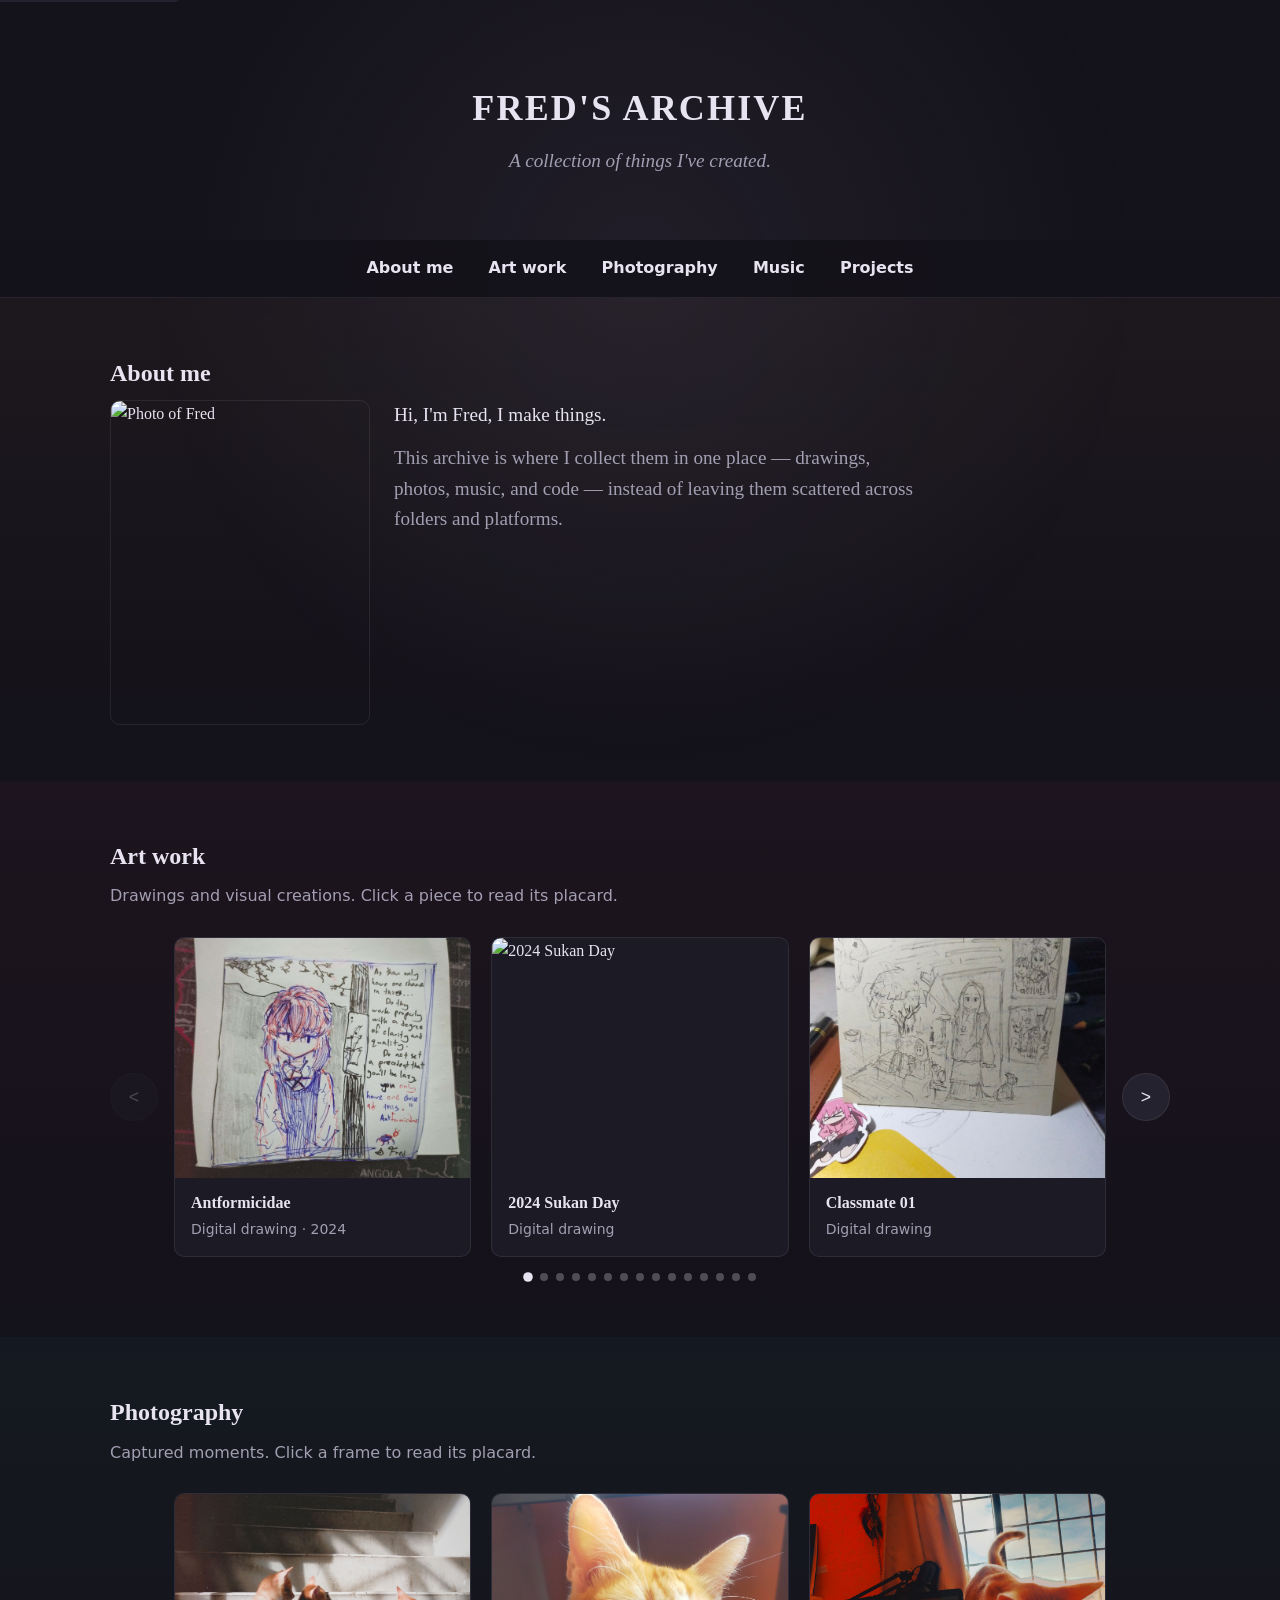
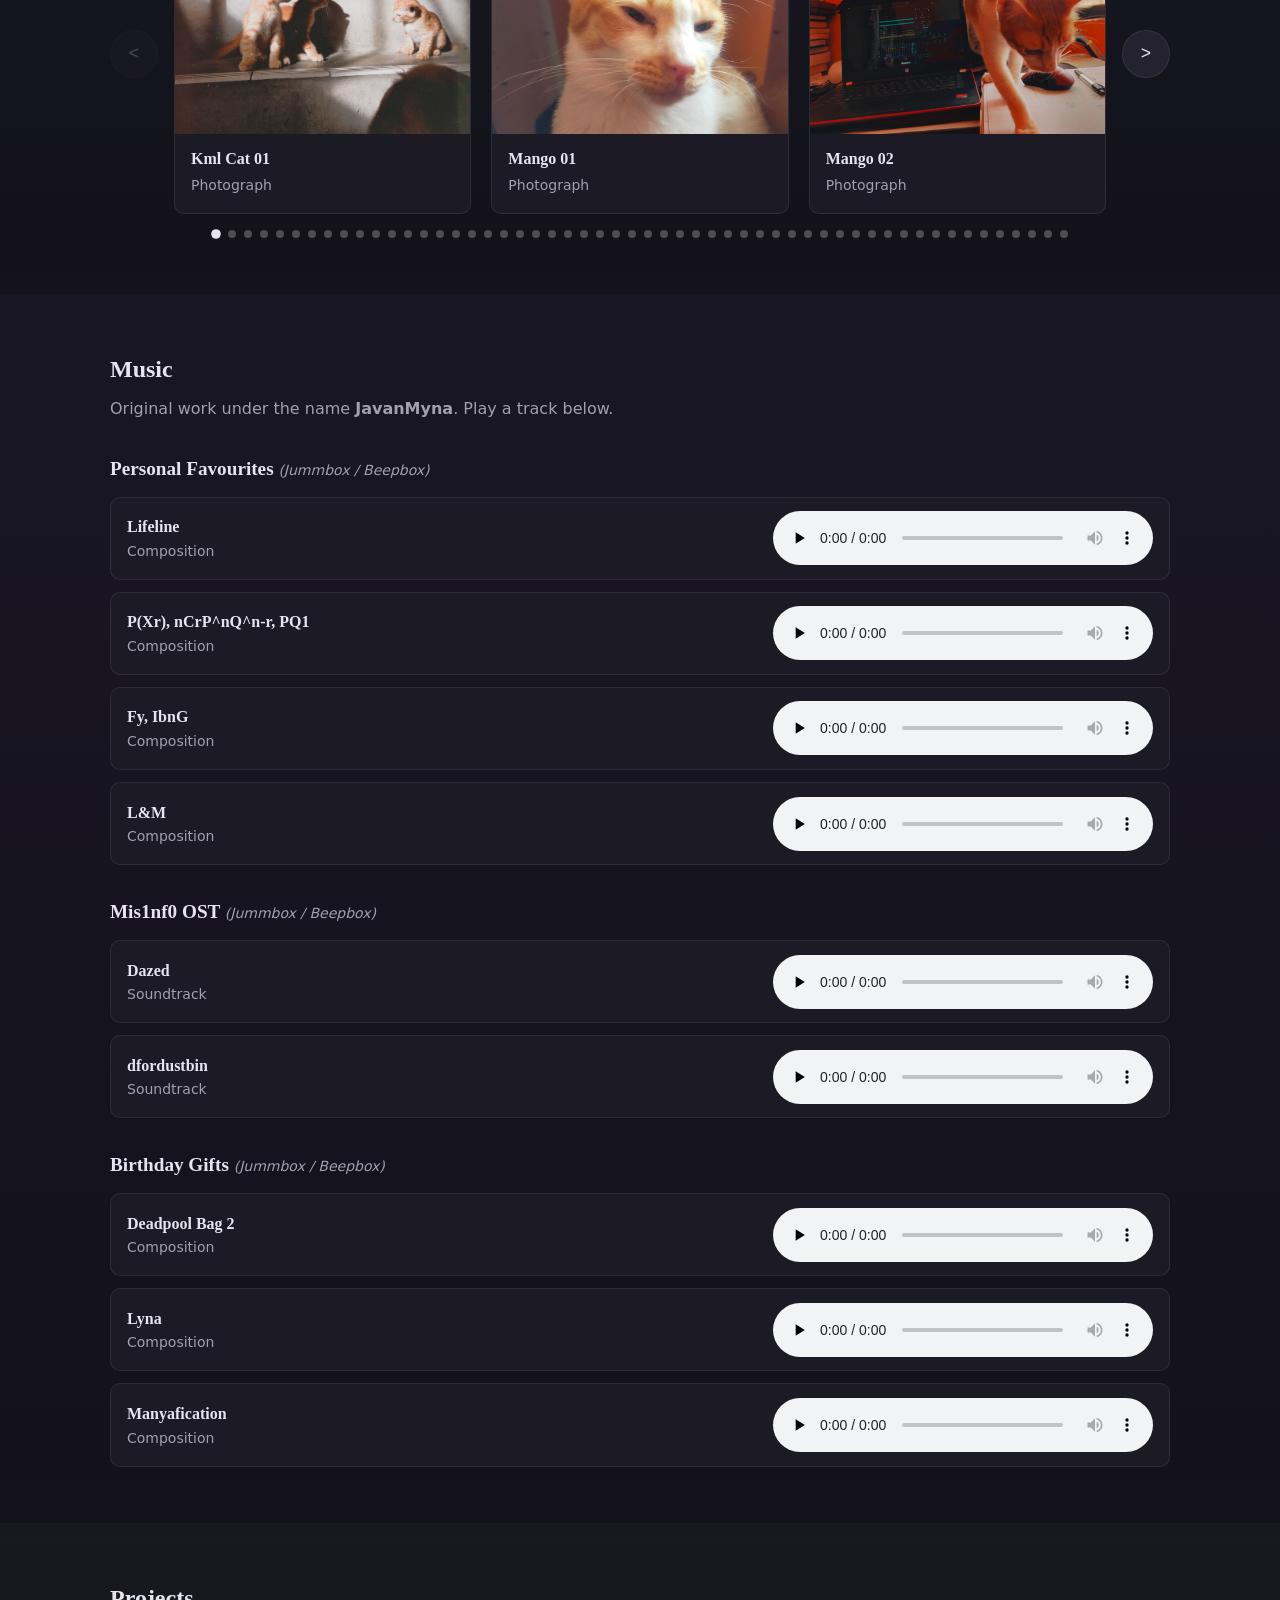
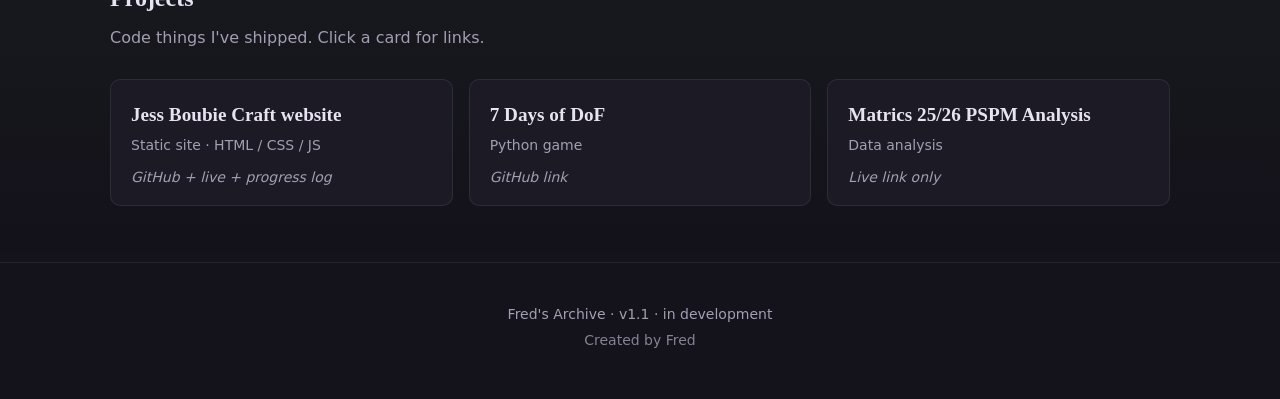
==== index.html @ 6be38e1f "v1.1 Added jbc progression, Improved UI, Bug fixes for mobile display" ====
<!DOCTYPE html>
<html lang="en">
<head>
    <meta charset="UTF-8">
    <meta name="viewport" content="width=device-width, initial-scale=1.0">
    <title>Fred's Archive</title>
    <meta name="description" content="A personal digital archive collecting Fred's art, photography, music, and code in one place.">
    <link rel="stylesheet" href="style.css">
</head>
<body data-focus="hub">
    <a href="#main-content" class="fa-skip-link">Skip to main content</a>

    <!-- ============================================= -->
    <!-- HUB / LANDING TITLE                            -->
    <!-- The credits-room entrance. Keep it sparse so  -->
    <!-- the title itself feels like a doorway rather  -->
    <!-- than a banner ad.                             -->
    <!-- ============================================= -->
    <header class="hub" id="hub">
        <h1 class="hub-title">Fred's Archive</h1>
        <p class="hub-tagline">A collection of things I've created.</p>
    </header>

    <!-- Sticky nav — same role as JBC's .shortcut-nav. -->
    <nav class="fa-nav" aria-label="Section navigation">
        <ul>
            <li><a href="#about">About me</a></li>
            <li><a href="#art">Art work</a></li>
            <li><a href="#photography">Photography</a></li>
            <li><a href="#music">Music</a></li>
            <li><a href="#projects">Projects</a></li>
        </ul>
    </nav>

    <main id="main-content">

        <!-- =================================== -->
        <!-- ABOUT ME                            -->
        <!-- =================================== -->
        <section id="about" class="section" data-section="about">
            <div class="container">
                <h2 class="section-title">About me</h2>
                <div class="about-block">
                    <div class="about-photo">
                        <img src="assets/photography/people/fred01.jpg" alt="Photo of Fred" class="bio-photo">
                    </div>
                    <div class="about-text">
                        <p>Hi, I'm Fred, I make things.</p>
                        <p>This archive is where I collect them in one place — drawings, photos, music, and code — instead of leaving them scattered across folders and platforms.</p>
                    </div>
                </div>
            </div>
        </section>

        <!-- =================================== -->
        <!-- ART WORK                            -->
        <!-- Adapted from JBC slider: one card   -->
        <!-- per piece. Single piece for now.    -->
        <!-- =================================== -->
        <section id="art" class="section" data-section="art">
            <div class="container">
                <h2 class="section-title">Art work</h2>
                <p class="section-lead">Drawings and visual creations. Click a piece to read its placard.</p>

                <div class="fa-slider-wrapper">
                    <div class="fa-slider">
                        <button type="button" class="fa-slider-btn fa-prev" data-dir="-1" aria-label="Previous artwork">&lt;</button>

                        <div class="fa-slider-viewport">
                            <div class="fa-track">
                                <!-- Art cards are rendered from script.js (artData). -->
                            </div>
                        </div>

                        <button type="button" class="fa-slider-btn fa-next" data-dir="1" aria-label="Next artwork">&gt;</button>
                    </div>
                    <div class="fa-dots" aria-hidden="true"></div>
                </div>
            </div>
        </section>

        <!-- =================================== -->
        <!-- PHOTOGRAPHY                         -->
        <!-- Same slider pattern as Art so the   -->
        <!-- two galleries read as siblings.      -->
        <!-- =================================== -->
        <section id="photography" class="section" data-section="photography">
            <div class="container">
                <h2 class="section-title">Photography</h2>
                <p class="section-lead">Captured moments. Click a frame to read its placard.</p>

                <div class="fa-slider-wrapper">
                    <div class="fa-slider">
                        <button type="button" class="fa-slider-btn fa-prev" data-dir="-1" aria-label="Previous photo">&lt;</button>

                        <div class="fa-slider-viewport">
                            <div class="fa-track">
                                <!-- Photography cards are rendered from script.js (photoData). -->
                            </div>
                        </div>

                        <button type="button" class="fa-slider-btn fa-next" data-dir="1" aria-label="Next photo">&gt;</button>
                    </div>
                    <div class="fa-dots" aria-hidden="true"></div>
                </div>
            </div>
        </section>

        <!-- =================================== -->
        <!-- MUSIC                               -->
        <!-- Credited under composer name        -->
        <!-- JavanMyna — used as byline, not a   -->
        <!-- band name.                          -->
        <!-- =================================== -->
        <section id="music" class="section" data-section="music">
            <div class="container">
                <h2 class="section-title">Music</h2>
                <p class="section-lead">Original work under the name <a class="javanmyna-link" href="https://soundcloud.com/javanmyna" target="_blank" rel="noopener noreferrer"><strong>JavanMyna</strong></a>. Play a track below.</p>

                <!-- Music groups are rendered from script.js (musicGroups). All tracks
                     are solely by JavanMyna, made via Jummbox/Beepbox. -->
                <div class="music-groups"></div>
            </div>
        </section>

        <!-- =================================== -->
        <!-- PROJECTS                            -->
        <!-- Each card opens a plaque with GH +   -->
        <!-- live links pulled from the README.   -->
        <!-- =================================== -->
        <section id="projects" class="section" data-section="projects">
            <div class="container">
                <h2 class="section-title">Projects</h2>
                <p class="section-lead">Code things I've shipped. Click a card for links.</p>

                <div class="project-grid">
                    <article class="project-card fa-trigger" tabindex="0"
                             data-title="Jess Boubie Craft website"
                             data-medium="Static site (HTML/CSS/JS)"
                             data-date=""
                             data-desc="A handcrafted-brass jewellery catalogue site for Jess Boubie Craft, built as a static site. This is the project whose carousel + lightbox pattern Fred's Archive adapts for its own galleries."
                             data-github="https://github.com/JavanMyna/jess-boubie-craft"
                             data-live="https://jessboubiecraft.netlify.app/"
                             data-progress="assets/projects/JBCv3.0_progress.html">
                        <h3>Jess Boubie Craft website</h3>
                        <p class="project-type">Static site · HTML / CSS / JS</p>
                        <p class="project-links-hint">GitHub + live + progress log</p>
                    </article>

                    <article class="project-card fa-trigger" tabindex="0"
                             data-title="7 Days of DoF"
                             data-medium="Python game"
                             data-date=""
                             data-desc="A Python game. Fred notes it was shelved long ago and he hopes to rebuild it to be playable in the browser one day — that's a future problem."
                             data-github="https://github.com/JavanMyna/7-days-of-DoF"
                             data-live="">
                        <h3>7 Days of DoF</h3>
                        <p class="project-type">Python game</p>
                        <p class="project-links-hint">GitHub link</p>
                    </article>

                    <article class="project-card fa-trigger" tabindex="0"
                             data-title="Matrics 25/26 PSPM Analysis"
                             data-medium="Data analysis"
                             data-date=""
                             data-desc="A data-analysis site for Matrics 25/26 PSPM results. Fred notes it currently looks broken on phone — a known issue this archive's mobile-first approach is meant to avoid repeating."
                             data-github=""
                             data-live="https://kml-2526-analysis.netlify.app/">
                        <h3>Matrics 25/26 PSPM Analysis</h3>
                        <p class="project-type">Data analysis</p>
                        <p class="project-links-hint">Live link only
                            <!-- TODO: GitHub URL is blank in README — supply repo link when ready. -->
                        </p>
                    </article>
                </div>
            </div>
        </section>

    </main>

    <footer class="footer">
        <p class="footer-version">Fred's Archive · v1.1 · in development</p>
        <p class="footer-credit">Created by Fred</p>
    </footer>

    <!-- ============================================= -->
    <!-- PLAQUE OVERLAY                                  -->
    <!-- The museum placard. Built using the SAME a11y  -->
    <!-- mechanics as JBC's lightbox: aria-modal, inert -->
    <!-- on everything else, Tab-trap, Escape, focus     -->
    <!-- restore. Contains the big image (for gallery    -->
    <!-- items) or links (for projects).                 -->
    <!-- ============================================= -->
    <div id="plaque" class="fa-plaque fa-hidden" role="dialog" aria-modal="true" aria-labelledby="plaque-title">
        <button type="button" class="fa-plaque-close" aria-label="Close placard">
            <svg viewBox="0 0 24 24" width="18" height="18" aria-hidden="true" focusable="false">
                <line x1="4" y1="4" x2="20" y2="20" stroke="currentColor" stroke-width="2.5" stroke-linecap="round"/>
                <line x1="20" y1="4" x2="4" y2="20" stroke="currentColor" stroke-width="2.5" stroke-linecap="round"/>
            </svg>
        </button>
        <div class="fa-plaque-card">
            <img id="plaque-img" class="fa-plaque-img" src="" alt="" hidden>
            <div class="fa-plaque-text">
                <p id="plaque-medium" class="fa-plaque-medium"></p>
                <h3 id="plaque-title" class="fa-plaque-title"></h3>
                <p id="plaque-date" class="fa-plaque-date"></p>
                <p id="plaque-desc" class="fa-plaque-desc"></p>
                <div id="plaque-links" class="fa-plaque-links" hidden></div>
            </div>
        </div>
    </div>

    <script src="script.js"></script>
</body>
</html>
---- style.css ----
/* =================================================== */
/* Fred's Archive — style.css                           */
/* Mobile-first. Sections carry their own background    */
/* palette so scrolling through the page already feels   */
/* like walking between rooms; opening a placard tints   */
/* the whole viewport to the active section's accent     */
/* (body[data-focus]) so the "background shifts" cue     */
/* the prompt asked for is driven by CSS, not a lib.    */
/* =================================================== */

/* --------------------------------------------------- */
/* 1. ROOT PALETTE & TOKENS                             */
/* --------------------------------------------------- */
:root {
    /* Base surfaces — dark museum interior */
    --fa-bg: #14121a;
    --fa-surface: #1c1a25;
    --fa-surface-2: #25222f;
    --fa-text: #e7e3f0;
    --fa-text-muted: #a39fb2;
    --fa-border: rgba(255,255,255,0.08);

    /* Per-section accents. Each section sets more below, but these are
       the defaults the body[data-focus] vignette reads from. */
    --accent-hub:   #6b6480;
    --accent-about: #c08a5e;
    --accent-art:   #b1416a;
    --accent-photo: #2f8f9b;
    --accent-music: #6f5fd1;
    --accent-projects: #5e9c7a;

    /* Slider tokens — same idea as JBC's --cards-per-view */
    --fa-cards-per-view: 3;
    --fa-card-gap: 1.25rem;

    /* Type scale */
    --text-2xl: 2.25rem;
    --text-xl:  1.5rem;
    --text-lg:  1.2rem;
    --text-md:  1rem;
    --text-sm:  0.875rem;

    --radius: 10px;
}

/* --------------------------------------------------- */
/* 2. RESET & BASE                                      */
/* --------------------------------------------------- */
*, *::before, *::after { box-sizing: border-box; margin: 0; padding: 0; }

html { scroll-behavior: smooth; }

img { max-width: 100%; display: block; }

body {
    font-family: 'Iowan Old Style', 'Palatino Linotype', Palatino, Georgia, serif;
    line-height: 1.6;
    color: var(--fa-text);
    background-color: var(--fa-bg);
    overflow-x: hidden;
    /* Smoothly cross-fade the background tint when data-focus changes. */
    transition: background-color 0.6s ease;
    min-height: 100vh;
}

/* A fixed vignette behind everything that recolours per active section.
   This is the "background shifts when you click an item" mechanic. */
body::before {
    content: "";
    position: fixed;
    inset: 0;
    z-index: -1;
    pointer-events: none;
    background: radial-gradient(circle at 50% 30%, var(--focus-glow, transparent) 0%, transparent 55%);
    opacity: 0.5;
    transition: background 0.6s ease;
}
body[data-focus="hub"]      { --focus-glow: rgba(107,100,128,0.30); }
body[data-focus="about"]    { --focus-glow: rgba(192,138,94,0.32); }
body[data-focus="art"]      { --focus-glow: rgba(177,65,106,0.34); }
body[data-focus="photography"] { --focus-glow: rgba(47,143,155,0.34); }
body[data-focus="music"]    { --focus-glow: rgba(111,95,209,0.34); }
body[data-focus="projects"] { --focus-glow: rgba(94,156,122,0.34); }

/* Skip link — same pattern as JBC, first tab stop */
.fa-skip-link {
    position: absolute;
    top: -3rem;
    left: 0;
    background: var(--fa-surface-2);
    color: var(--fa-text);
    padding: 0.75rem 1.25rem;
    z-index: 1001;
    text-decoration: none;
    font-weight: 600;
    border-radius: 0 0 8px 0;
    transition: top 0.2s;
}
.fa-skip-link:focus { top: 0; }

/* --------------------------------------------------- */
/* 3. HUB HEADER                                        */
/* --------------------------------------------------- */
.hub {
    text-align: center;
    padding: 5rem 1rem 4rem;
}
.hub-title {
    font-size: var(--text-2xl);
    font-weight: 700;
    letter-spacing: 0.06em;
    text-transform: uppercase;
}
.hub-tagline {
    margin-top: 0.5rem;
    color: var(--fa-text-muted);
    font-size: var(--text-lg);
    font-style: italic;
}

/* --------------------------------------------------- */
/* 4. NAV                                               */
/* --------------------------------------------------- */
.fa-nav {
    position: sticky;
    top: 0;
    z-index: 100;
    background: rgba(20,18,26,0.92);
    backdrop-filter: blur(8px);
    -webkit-backdrop-filter: blur(8px);
    border-bottom: 1px solid var(--fa-border);
}
.fa-nav ul {
    display: flex;
    gap: 0.5rem;
    list-style: none;
    justify-content: center;
    flex-wrap: wrap;
    padding: 0 0.5rem;
    max-width: 960px;
    margin: 0 auto;
}
.fa-nav a {
    display: block;
    padding: 0.9rem 0.85rem;
    color: var(--fa-text);
    text-decoration: none;
    font-weight: 600;
    font-size: var(--text-md);
    font-family: 'Segoe UI', system-ui, sans-serif;
    border-bottom: 2px solid transparent;
    transition: color 0.2s, border-color 0.2s;
}
.fa-nav a:hover,
.fa-nav a:focus-visible {
    color: var(--fa-text);
    border-color: var(--accent-about);
    outline: none;
}
.fa-nav a:focus-visible {
    outline: 2px solid var(--fa-text);
    outline-offset: -4px;
}

section { scroll-margin-top: 4rem; } /* clear the sticky nav on hash jump */

/* --------------------------------------------------- */
/* 5. LAYOUT PRIMITIVES                                 */
/* --------------------------------------------------- */
.container {
    max-width: 1100px;
    margin: 0 auto;
    padding: 0 1.25rem;
}
.section { padding: 3.5rem 0; }
.section-title {
    font-size: var(--text-xl);
    margin-bottom: 0.5rem;
    font-weight: 700;
}
.section-lead {
    color: var(--fa-text-muted);
    font-size: var(--text-md);
    margin-bottom: 1.75rem;
    max-width: 60ch;
    font-family: 'Segoe UI', system-ui, sans-serif;
}

/* Per-section background tints: the rooms you walk through. */
.section[data-section="about"]       { background: linear-gradient(180deg, rgba(192,138,94,0.05), transparent); }
.section[data-section="art"]         { background: linear-gradient(180deg, rgba(177,65,106,0.06), transparent); }
.section[data-section="photography"] { background: linear-gradient(180deg, rgba(47,143,155,0.06), transparent); }
.section[data-section="music"]        { background: linear-gradient(180deg, rgba(111,95,209,0.06), transparent); }
.section[data-section="projects"]     { background: linear-gradient(180deg, rgba(94,156,122,0.06), transparent); }

/* --------------------------------------------------- */
/* 6. ABOUT                                             */
/* --------------------------------------------------- */
.about-block {
    display: flex;
    flex-direction: column;
    gap: 1.5rem;
    align-items: center;
}
.about-photo { width: 100%; max-width: 280px; }
.bio-photo {
    width: 100%;
    aspect-ratio: 4 / 5;
    object-fit: cover;
    border-radius: var(--radius);
    border: 1px solid var(--fa-border);
}
.bio-photo-placeholder {
    display: flex;
    align-items: center;
    justify-content: center;
    aspect-ratio: 4 / 5;
    width: 100%;
    background: var(--fa-surface);
    color: var(--fa-text-muted);
    border: 1px dashed var(--fa-border);
    border-radius: var(--radius);
    text-align: center;
    padding: 1rem;
    font-family: 'Segoe UI', system-ui, sans-serif;
    font-size: var(--text-sm);
}
.about-text {
    font-size: var(--text-lg);
    max-width: 55ch;
}
.about-text p + p { margin-top: 0.75rem; color: var(--fa-text-muted); }

@media (min-width: 720px) {
    .about-block { flex-direction: row; align-items: flex-start; }
    .about-photo { flex: 0 0 260px; max-width: 260px; }
    .about-text  { flex: 1 1 auto; }
}

/* --------------------------------------------------- */
/* 7. CAROUSEL — adapted from JBC slider                */
/* JBC classes renamed to fa- to avoid collisions:      */
/*   .product-grid -> .fa-track                         */
/*   .product-card -> .fa-card                          */
/*   .slider / slider-* -> .fa-slider / fa-slider-*     */
/*   .dots/.dot -> .fa-dots/.fa-dot                     */
/* The structural math is the same: track translateX    */
/* by (cardWidth + gap) per index, clamped to           */
/* totalCards - cardsPerView.                           */
/* --------------------------------------------------- */
.fa-slider-wrapper { margin-top: 1.5rem; }
.fa-slider {
    display: flex;
    align-items: center;
    gap: 1rem;
    position: relative;
}
.fa-slider-viewport {
    overflow: hidden;
    flex: 1;
}
.fa-track {
    display: flex;
    gap: var(--fa-card-gap);
    transition: transform 0.4s ease;
    /* transform is GPU-friendly; avoid layout thrash like JBC. */
}
.fa-card {
    flex: 0 0 calc((100% - (var(--fa-cards-per-view) - 1) * var(--fa-card-gap)) / var(--fa-cards-per-view));
    min-width: 0;
    background: var(--fa-surface);
    border: 1px solid var(--fa-border);
    border-radius: var(--radius);
    overflow: hidden;
    cursor: pointer;
    transition: transform 0.2s, border-color 0.2s, box-shadow 0.2s;
}
.fa-card:hover,
.fa-card:focus-visible {
    transform: translateY(-4px);
    border-color: rgba(255,255,255,0.25);
    box-shadow: 0 8px 24px rgba(0,0,0,0.35);
    outline: none;
}
.fa-card:focus-visible {
    outline: 2px solid var(--fa-text);
    outline-offset: 2px;
}
.fa-card img {
    width: 100%;
    height: 240px;
    object-fit: cover;
    aspect-ratio: 4 / 3;
    display: block;
}
.fa-card-body { padding: 0.75rem 1rem 1rem; }
.fa-card-body h3 { font-size: var(--text-md); font-weight: 700; }
.fa-card-meta {
    font-size: var(--text-sm);
    color: var(--fa-text-muted);
    font-family: 'Segoe UI', system-ui, sans-serif;
    margin-top: 0.15rem;
}

/* Slider buttons — JBC's 48px target kept. */
.fa-slider-btn {
    flex-shrink: 0;
    width: 2.75rem;
    height: 2.75rem;
    border-radius: 50%;
    border: 1px solid var(--fa-border);
    background: var(--fa-surface-2);
    color: var(--fa-text);
    font-size: 1.1rem;
    cursor: pointer;
    transition: background 0.2s, transform 0.1s;
}
.fa-slider-btn:hover:not(:disabled) { background: var(--fa-surface); }
.fa-slider-btn:active:not(:disabled) { transform: scale(0.95); }
.fa-slider-btn:disabled { opacity: 0.25; cursor: not-allowed; }

/* Dots */
.fa-dots {
    display: flex;
    justify-content: center;
    gap: 0.5rem;
    margin-top: 1rem;
}
.fa-dot {
    border: none;
    padding: 0;
    width: 8px;
    height: 8px;
    border-radius: 50%;
    background: rgba(255,255,255,0.25);
    cursor: pointer;
    transition: background 0.2s, transform 0.2s;
}
.fa-dot.active { background: var(--fa-text); transform: scale(1.2); }

/* --------------------------------------------------- */
/* 8. MUSIC                                             */
/* --------------------------------------------------- */
.music-group { margin-top: 2rem; }
.music-group h3 {
    font-size: var(--text-lg);
    font-weight: 700;
    margin-bottom: 0.75rem;
}
.group-note {
    color: var(--fa-text-muted);
    font-size: var(--text-sm);
    font-weight: 400;
    font-style: italic;
    font-family: 'Segoe UI', system-ui, sans-serif;
}
/* "JavanMyna" byline as a discoverable link to SoundCloud (Task 5).
   Keeps the existing bold look; underline + accent colour appear on hover. */
.javanmyna-link {
    color: inherit;
    text-decoration: none;
    border-bottom: 1px solid transparent;
    transition: color 0.2s, border-color 0.2s;
}
.javanmyna-link:hover,
.javanmyna-link:focus-visible {
    color: var(--accent-music);
    border-bottom-color: var(--accent-music);
    outline: none;
}
.javanmyna-link:focus-visible { outline: 2px solid var(--fa-text); outline-offset: 2px; }
.track-list { list-style: none; display: flex; flex-direction: column; gap: 0.75rem; }
.track {
    background: var(--fa-surface);
    border: 1px solid var(--fa-border);
    border-radius: var(--radius);
    padding: 0.85rem 1rem;
    display: flex;
    flex-direction: column;
    gap: 0.6rem;
}
.track-info { display: flex; flex-direction: column; }
.track-title { font-weight: 700; }
.track-meta {
    font-size: var(--text-sm);
    color: var(--fa-text-muted);
    font-family: 'Segoe UI', system-ui, sans-serif;
}
.track audio { width: 100%; }

@media (min-width: 640px) {
    .track { flex-direction: row; align-items: center; justify-content: space-between; }
    .track-info { flex: 1 1 auto; }
    .track audio { flex: 0 1 60%; max-width: 380px; }
}

/* --------------------------------------------------- */
/* 9. PROJECTS                                          */
/* --------------------------------------------------- */
.project-grid {
    display: grid;
    grid-template-columns: minmax(0, 1fr);
    gap: 1rem;
}
.project-card {
    background: var(--fa-surface);
    border: 1px solid var(--fa-border);
    border-radius: var(--radius);
    padding: 1.25rem 1.25rem 1rem;
    cursor: pointer;
    transition: transform 0.2s, border-color 0.2s, box-shadow 0.2s;
}
.project-card:hover,
.project-card:focus-visible {
    transform: translateY(-4px);
    border-color: rgba(255,255,255,0.25);
    box-shadow: 0 8px 24px rgba(0,0,0,0.35);
    outline: none;
}
.project-card:focus-visible { outline: 2px solid var(--fa-text); outline-offset: 2px; }
.project-card h3 { font-size: var(--text-lg); font-weight: 700; }
.project-type {
    color: var(--fa-text-muted);
    font-family: 'Segoe UI', system-ui, sans-serif;
    font-size: var(--text-sm);
    margin-top: 0.25rem;
}
.project-links-hint {
    margin-top: 0.6rem;
    font-size: var(--text-sm);
    color: var(--fa-text-muted);
    font-style: italic;
    font-family: 'Segoe UI', system-ui, sans-serif;
}

@media (min-width: 720px) {
    .project-grid { grid-template-columns: repeat(2, minmax(0, 1fr)); }
}
@media (min-width: 960px) {
    .project-grid { grid-template-columns: repeat(3, minmax(0, 1fr)); }
}

/* --------------------------------------------------- */
/* 10. PLAQUE OVERLAY (adapted from JBC lightbox)        */
/* Same mechanics:  .hidden toggle, inert on siblings,    */
/* Tab-trap, Escape, focus return. Plaque differs from   */
/* lightbox in CONTENT (museum placard) — not in the     */
/* a11y wiring.                                          */
/* --------------------------------------------------- */
.fa-plaque {
    position: fixed;
    inset: 0;
    z-index: 1000;
    background: rgba(0, 0, 0, 0.82);
    display: flex;
    align-items: center;
    justify-content: center;
    padding: 1.25rem;
    cursor: zoom-out;
    overflow-y: auto;
}
.fa-plaque.fa-hidden { display: none; }

.fa-plaque-card {
    background: var(--fa-surface);
    color: var(--fa-text);
    border: 1px solid var(--fa-border);
    border-radius: var(--radius);
    max-width: 720px;
    width: 100%;
    max-height: 88vh;
    overflow-y: auto;
    cursor: default;
    box-shadow: 0 16px 48px rgba(0,0,0,0.6);
    display: flex;
    flex-direction: column;
}
.fa-plaque-img {
    width: 100%;
    max-height: 50vh;
    object-fit: cover;
    border-radius: var(--radius) var(--radius) 0 0;
}
.fa-plaque-text { padding: 1.5rem; }
.fa-plaque-medium {
    color: var(--fa-text-muted);
    font-size: var(--text-sm);
    text-transform: uppercase;
    letter-spacing: 0.1em;
    font-family: 'Segoe UI', system-ui, sans-serif;
}
.fa-plaque-title {
    font-size: var(--text-xl);
    font-weight: 700;
    margin-top: 0.25rem;
}
.fa-plaque-date {
    color: var(--fa-text-muted);
    font-family: 'Segoe UI', system-ui, sans-serif;
    font-size: var(--text-sm);
    margin-top: 0.25rem;
}
.fa-plaque-desc {
    margin-top: 0.85rem;
    line-height: 1.7;
}
.fa-plaque-links {
    margin-top: 1.25rem;
    display: flex;
    flex-direction: column;
    gap: 0.5rem;
}
.fa-plaque-links a {
    display: inline-block;
    padding: 0.7rem 1.1rem;
    border-radius: 999px;
    background: var(--fa-surface-2);
    color: var(--fa-text);
    text-decoration: none;
    font-weight: 600;
    font-family: 'Segoe UI', system-ui, sans-serif;
    border: 1px solid var(--fa-border);
    transition: background 0.2s, transform 0.2s;
}
.fa-plaque-links a:hover,
.fa-plaque-links a:focus-visible {
    background: var(--accent-about);
    transform: translateY(-2px);
    outline: none;
}
.fa-plaque-links a:focus-visible { outline: 2px solid var(--fa-text); outline-offset: 2px; }
.fa-plaque-links a span.label {
    color: var(--fa-text-muted);
    font-weight: 400;
    margin-right: 0.5rem;
}

.fa-plaque-close {
    position: fixed;
    top: 1rem;
    right: 1rem;
    background: rgba(255, 255, 255, 0.92);
    color: #14121a;
    border: none;
    border-radius: 50%;
    width: 2.5rem;
    height: 2.5rem;
    cursor: pointer;
    display: flex;
    align-items: center;
    justify-content: center;
    padding: 0;
    z-index: 10;
}
.fa-plaque-close svg { display: block; }
.fa-plaque-close:hover { background: #fff; }

/* --------------------------------------------------- */
/* 11. FOOTER                                           */
/* --------------------------------------------------- */
.footer {
    text-align: center;
    padding: 2.5rem 1rem 3rem;
    color: var(--fa-text-muted);
    border-top: 1px solid var(--fa-border);
    font-family: 'Segoe UI', system-ui, sans-serif;
    font-size: var(--text-sm);
}
.footer-version { margin-bottom: 0.25rem; }
.footer-credit { opacity: 0.8; }

/* --------------------------------------------------- */
/* 12. REDUCED MOTION                                   */
/* --------------------------------------------------- */
@media (prefers-reduced-motion: reduce) {
    .fa-track, body, body::before {
        transition: none !important;
    }
    html { scroll-behavior: auto; }
    .fa-card:hover, .project-card:hover { transform: none; }
}

/* --------------------------------------------------- */
/* 13. MOBILE / TABLET OVERRIDES                         */
/* Default (mobile-first) is 1 card per view. The      */
/* breakpoints below widen the track on bigger screens. */
/* --------------------------------------------------- */
@media (min-width: 640px) {
    :root { --fa-cards-per-view: 2; }
}
@media (min-width: 960px) {
    :root { --fa-cards-per-view: 3; }
    .fa-slider-btn { width: 3rem; height: 3rem; }
}

/* --------------------------------------------------- */
/* 14. MOBILE-ONLY SPACING (Task 7)                     */
/* Adds breathing room between an item's title and its  */
/* subtitle/meta on small screens only. Applied to all */
/* repeating title+subtitle patterns: art placards,     */
/* photography placards, music track rows, and project  */
/* cards. Desktop spacing above is left untouched.      */
/* --------------------------------------------------- */
@media (max-width: 639px) {
    .fa-card-body { padding: 0.8rem 1rem 1.15rem; }
    .fa-card-body h3 { line-height: 1.4; }
    .fa-card-meta { margin-top: 0.5rem; line-height: 1.5; }

    .track-info { gap: 0.45rem; }
    .track-title { line-height: 1.4; }
    .track-meta { line-height: 1.5; }

    .project-card h3 { line-height: 1.4; }
    .project-type { line-height: 1.45; margin-top: 0.45rem; }
}
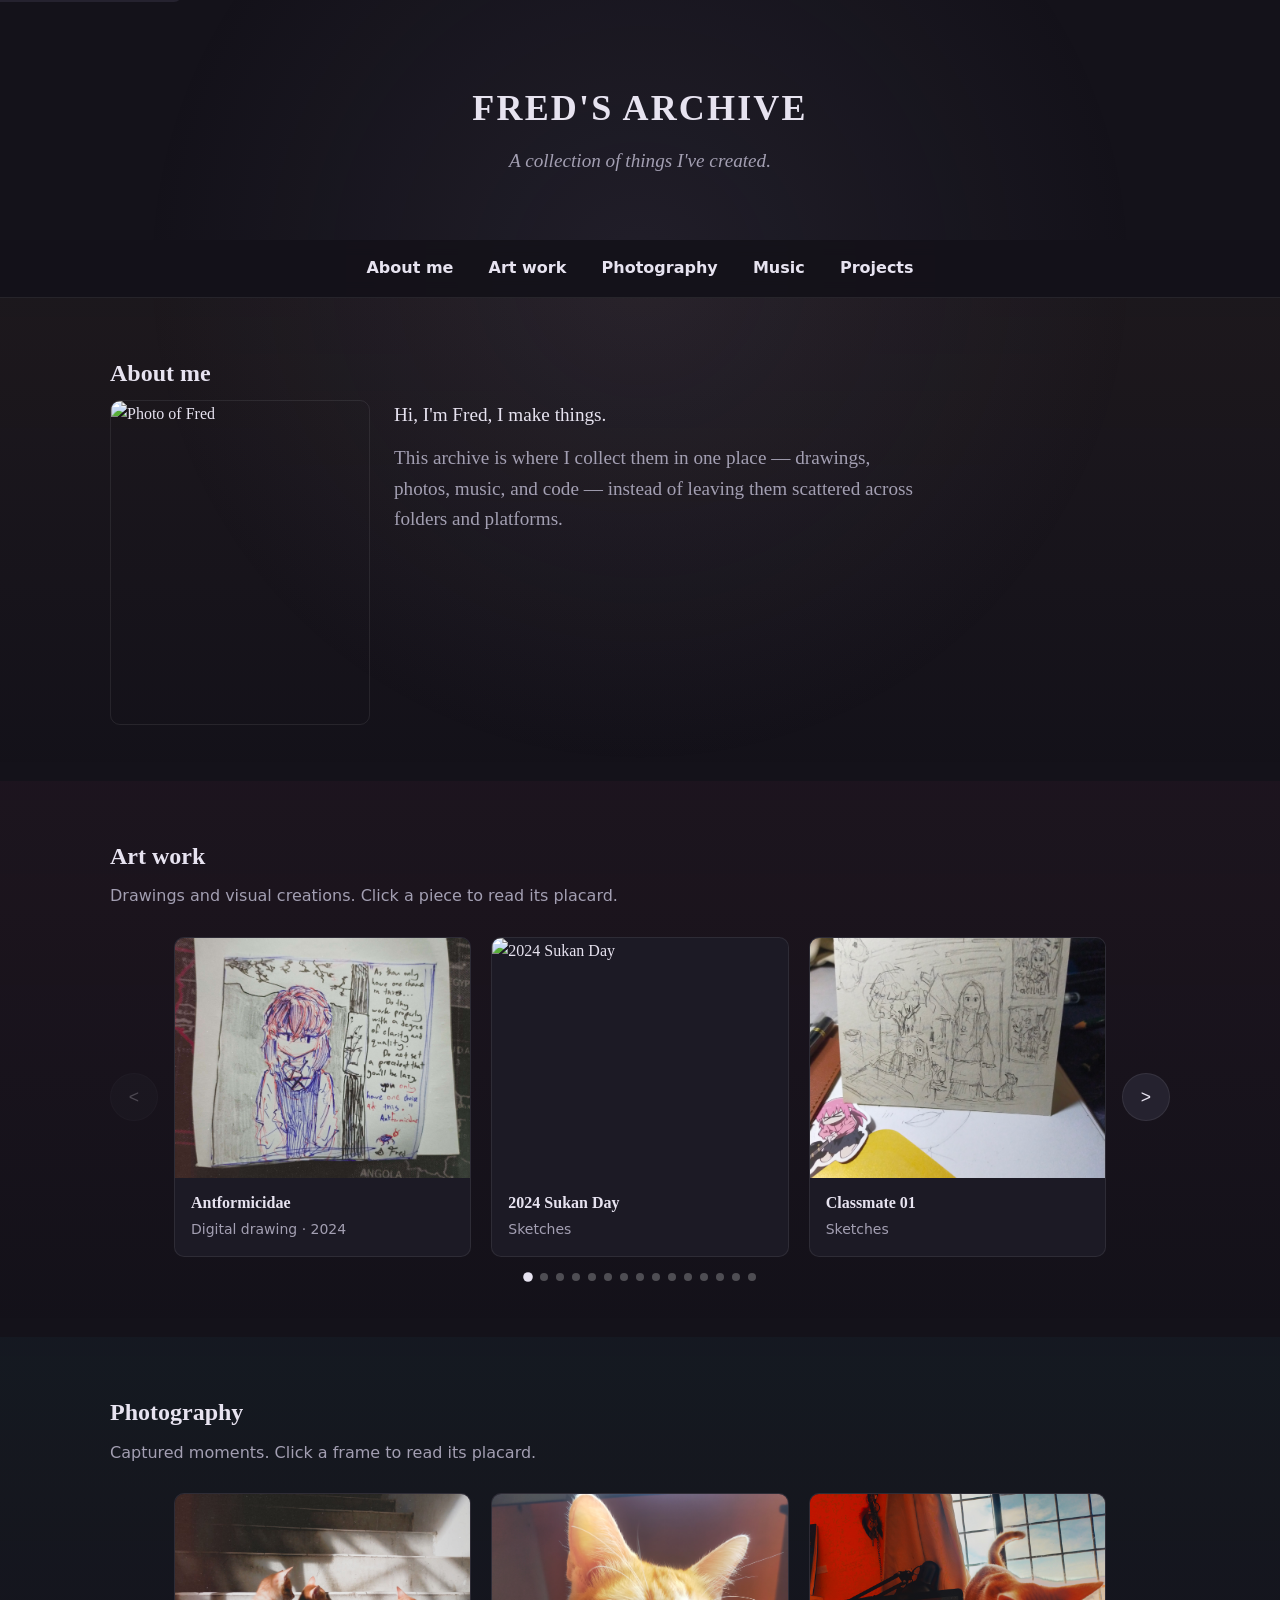
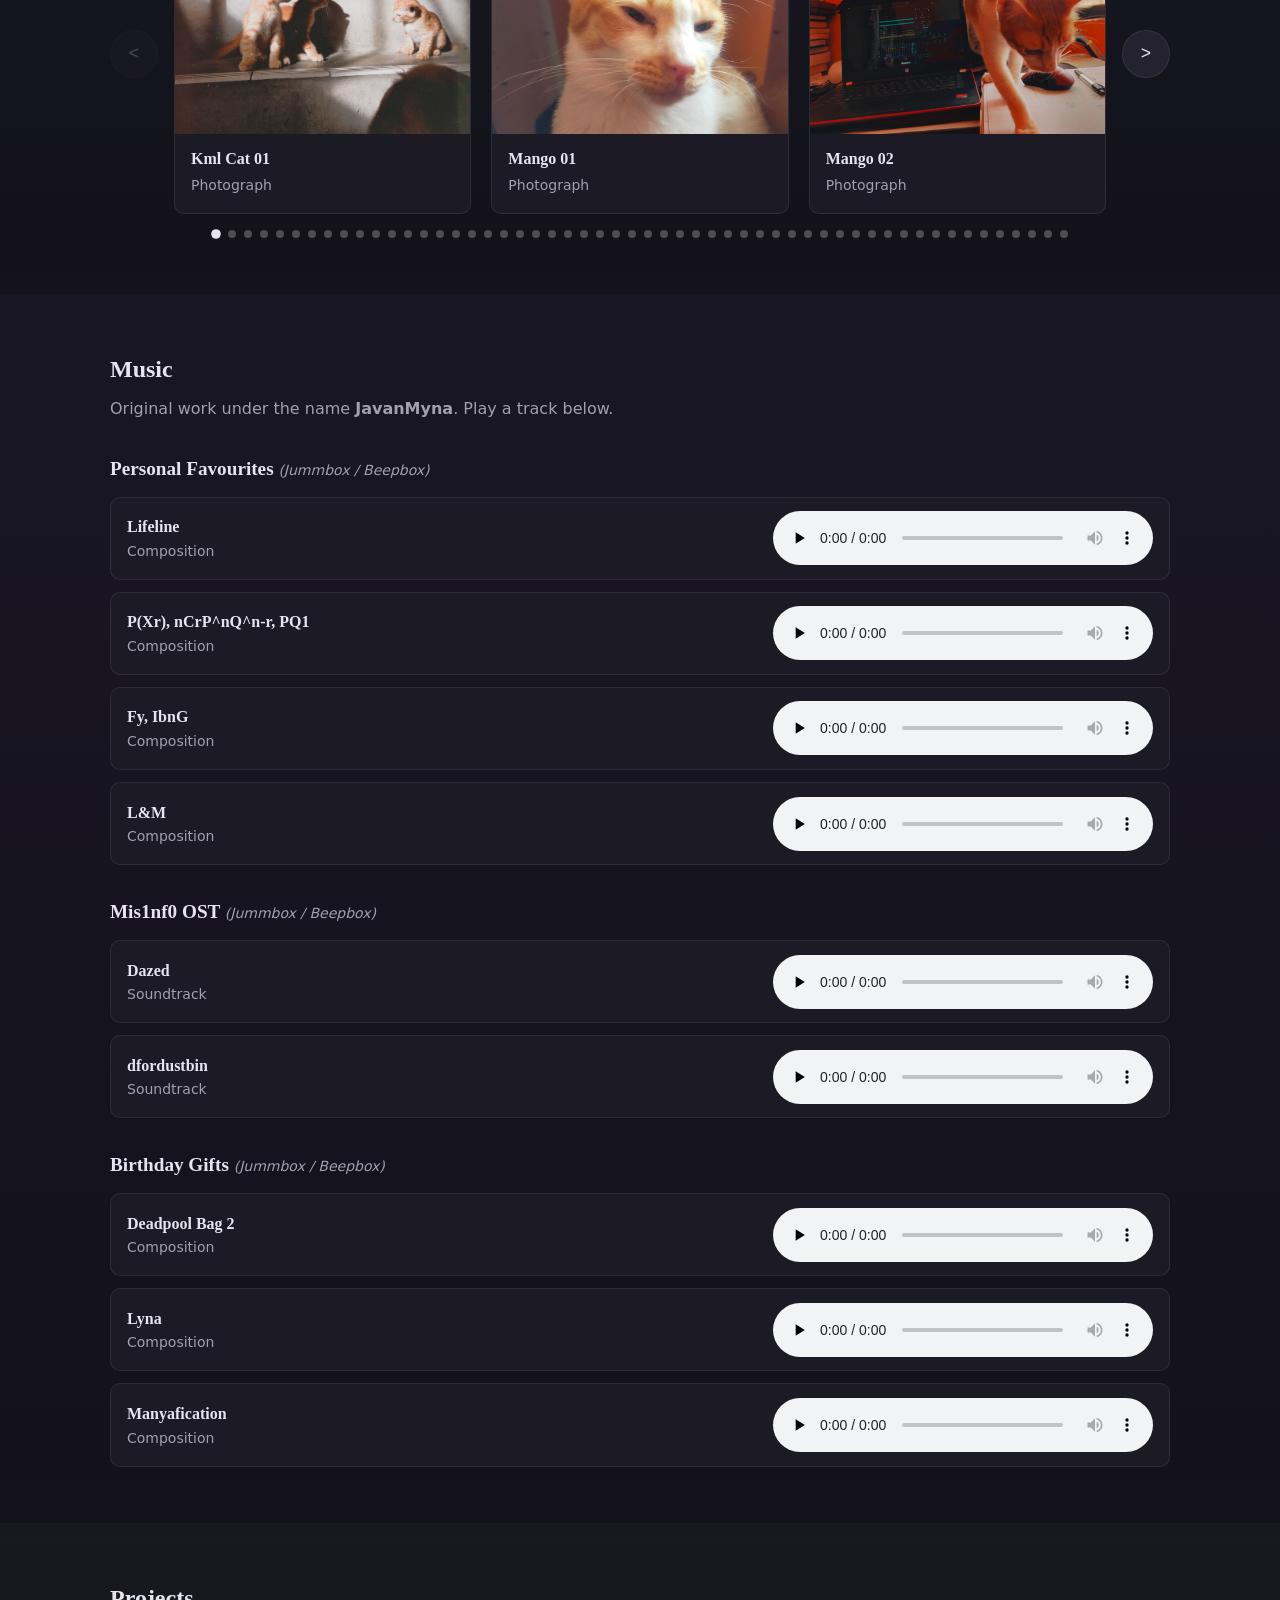
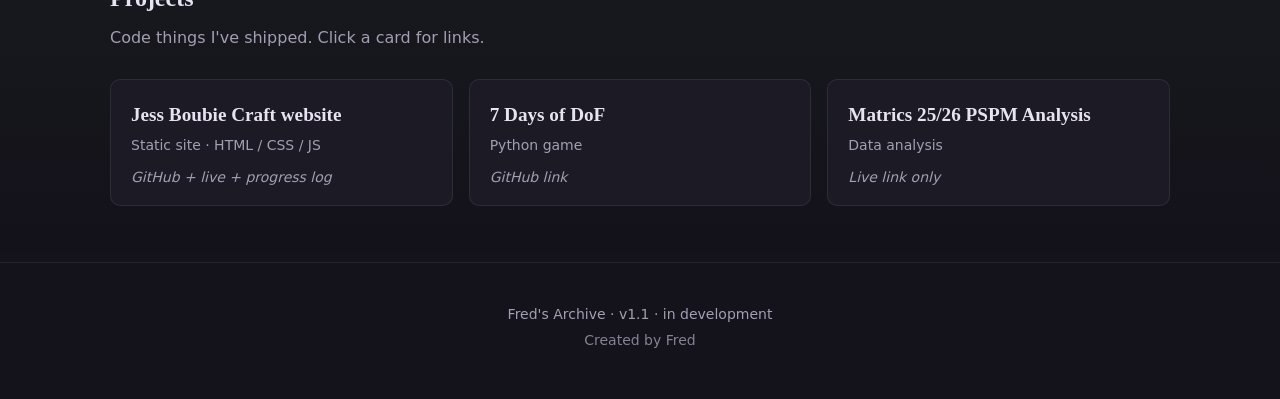
==== commit 153104da: "v1.1 Improved some of the writings" ====
--- a/index.html
+++ b/index.html
@@ -151,7 +151,7 @@
                              data-title="7 Days of DoF"
                              data-medium="Python game"
                              data-date=""
-                             data-desc="A Python game. Fred notes it was shelved long ago and he hopes to rebuild it to be playable in the browser one day — that's a future problem."
+                             data-desc="My first long term project. A simple Python game. It was shelved long ago so I hopes one day I would come back to rebuild it. I really want it to be playable atleast in the browser yk — ehhh that's a future problem for me."
                              data-github="https://github.com/JavanMyna/7-days-of-DoF"
                              data-live="">
                         <h3>7 Days of DoF</h3>
@@ -163,13 +163,13 @@
                              data-title="Matrics 25/26 PSPM Analysis"
                              data-medium="Data analysis"
                              data-date=""
-                             data-desc="A data-analysis site for Matrics 25/26 PSPM results. Fred notes it currently looks broken on phone — a known issue this archive's mobile-first approach is meant to avoid repeating."
+                             data-desc="A data-analysis site for Matrics 25/26 PSPM results. Currently it looks broken in phone, I'll fix it later."
                              data-github=""
                              data-live="https://kml-2526-analysis.netlify.app/">
                         <h3>Matrics 25/26 PSPM Analysis</h3>
                         <p class="project-type">Data analysis</p>
                         <p class="project-links-hint">Live link only
-                            <!-- TODO: GitHub URL is blank in README — supply repo link when ready. -->
+                            <!-- Github link is intentionally empty, no crazy soul I would let them look inside -->
                         </p>
                     </article>
                 </div>
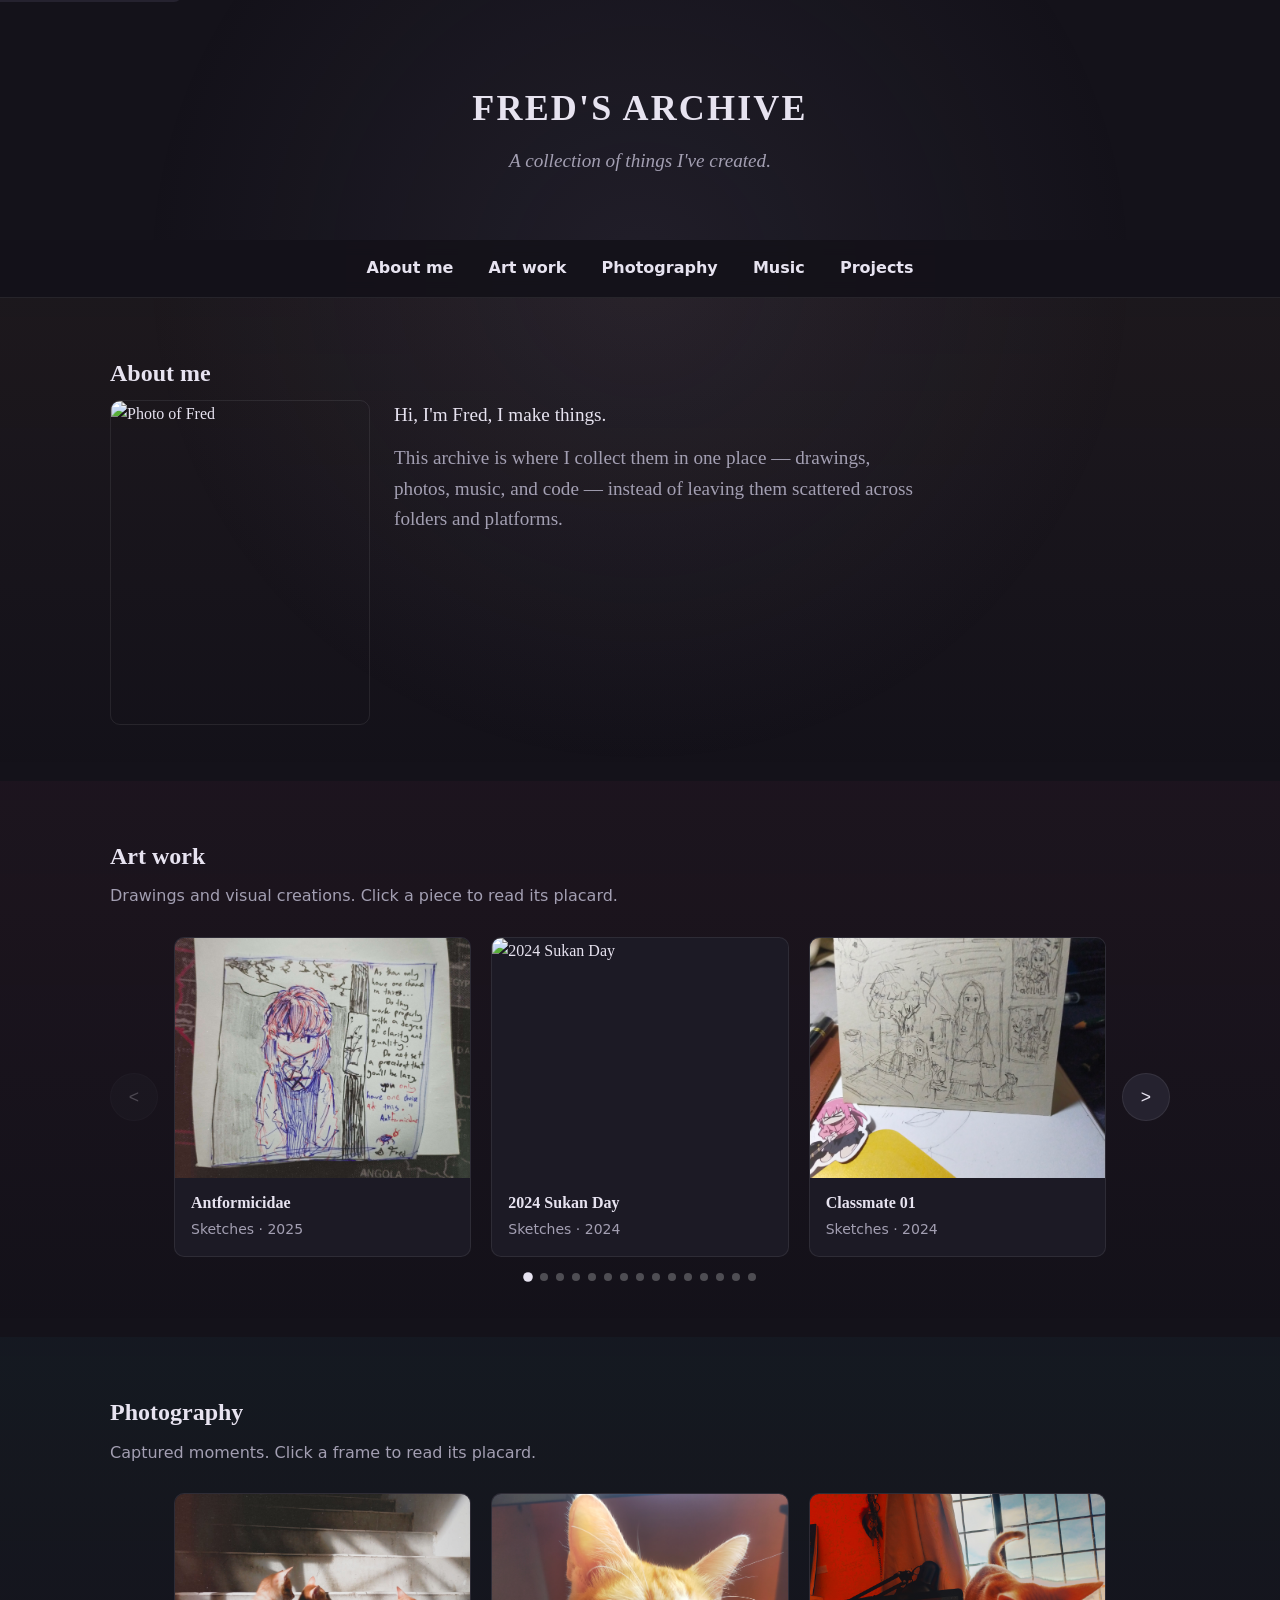
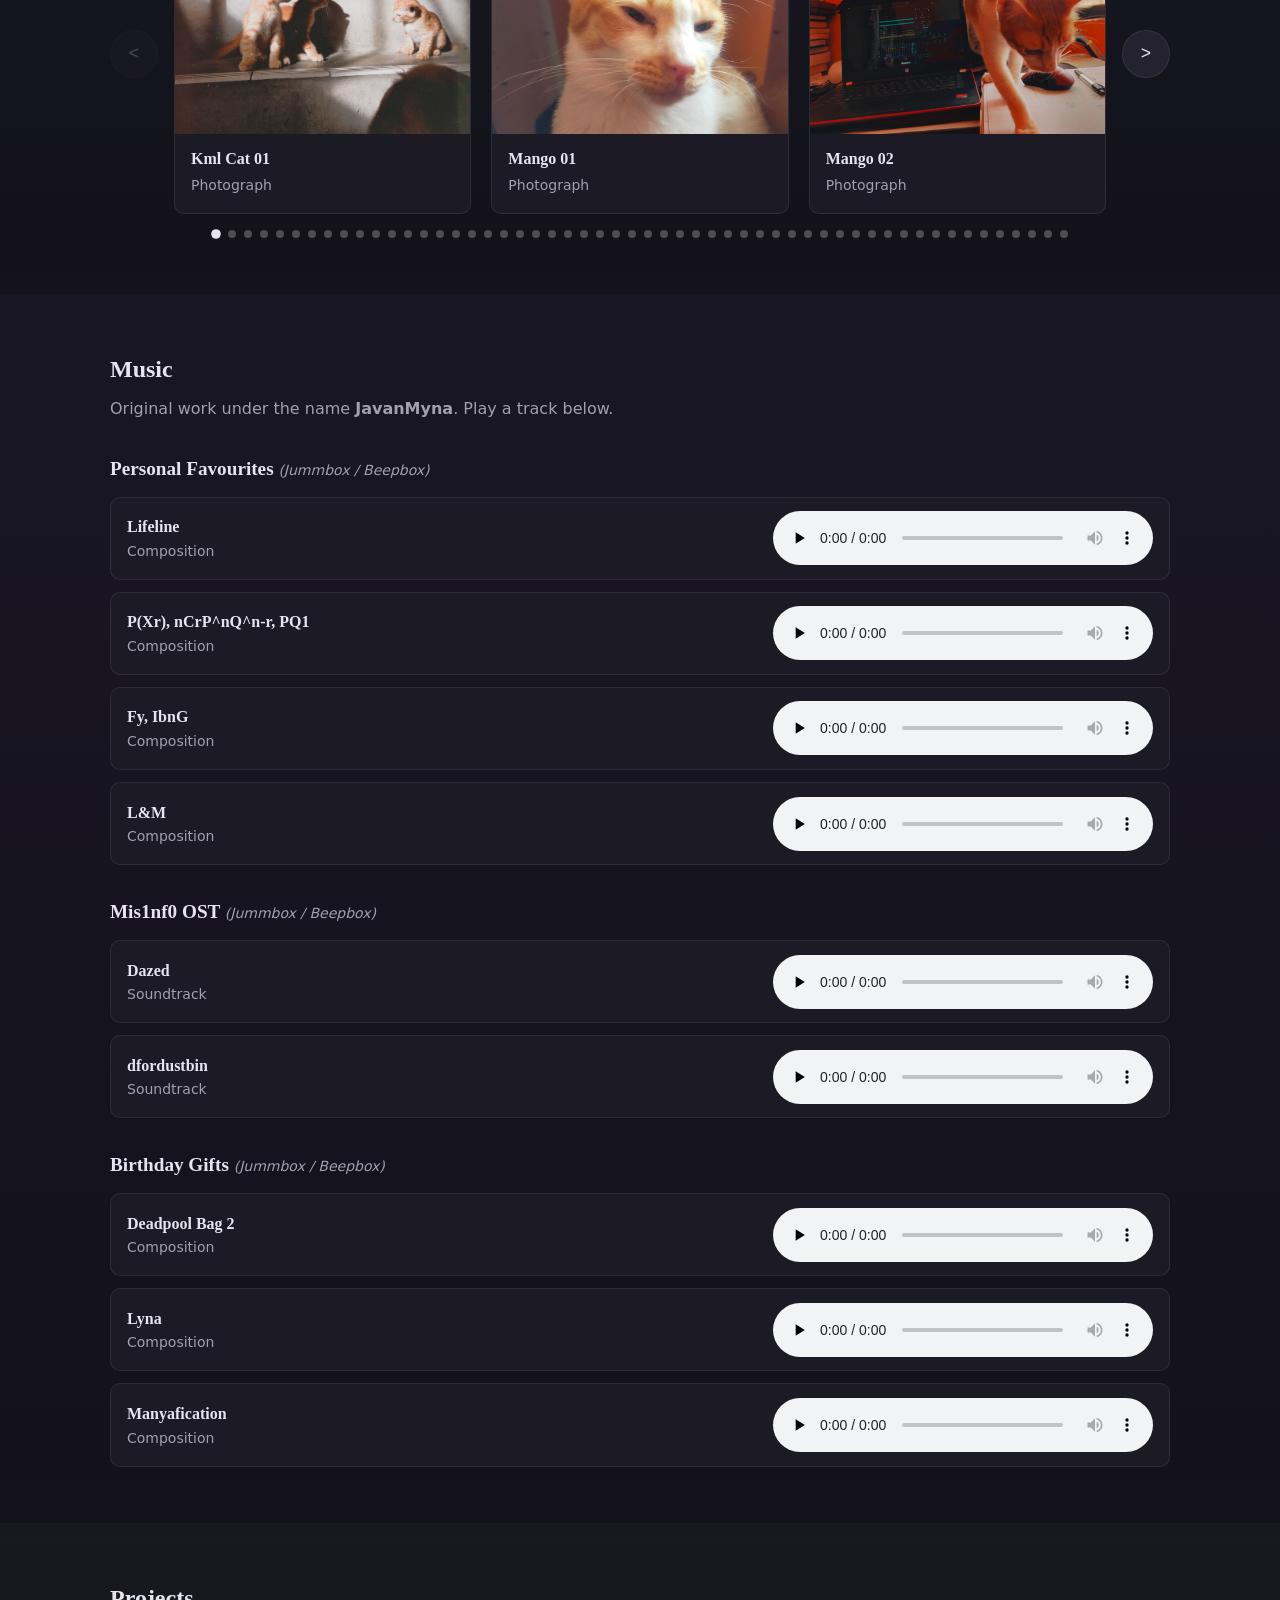
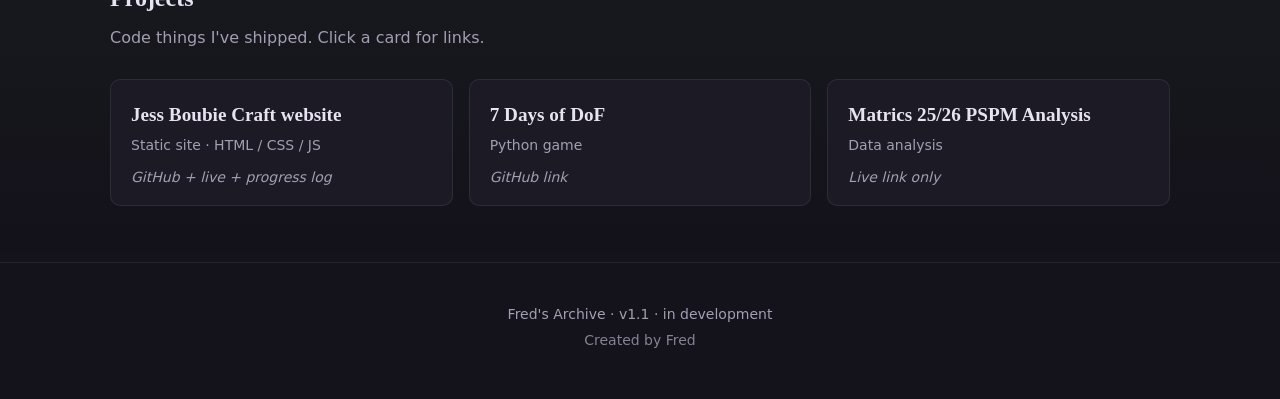
==== commit 0ea7c6b3: "v1.1 Added more storyline into my images" ====
--- a/index.html
+++ b/index.html
@@ -151,7 +151,7 @@
                              data-title="7 Days of DoF"
                              data-medium="Python game"
                              data-date=""
-                             data-desc="My first long term project. A simple Python game. It was shelved long ago so I hopes one day I would come back to rebuild it. I really want it to be playable atleast in the browser yk — ehhh that's a future problem for me."
+                             data-desc="My first long term project. A simple Python game. It was shelved long ago so Im hoping one day I would come back to rebuild it. I really want it to be playable atleast in the browser yk — ehhh that's a future problem for me."
                              data-github="https://github.com/JavanMyna/7-days-of-DoF"
                              data-live="">
                         <h3>7 Days of DoF</h3>
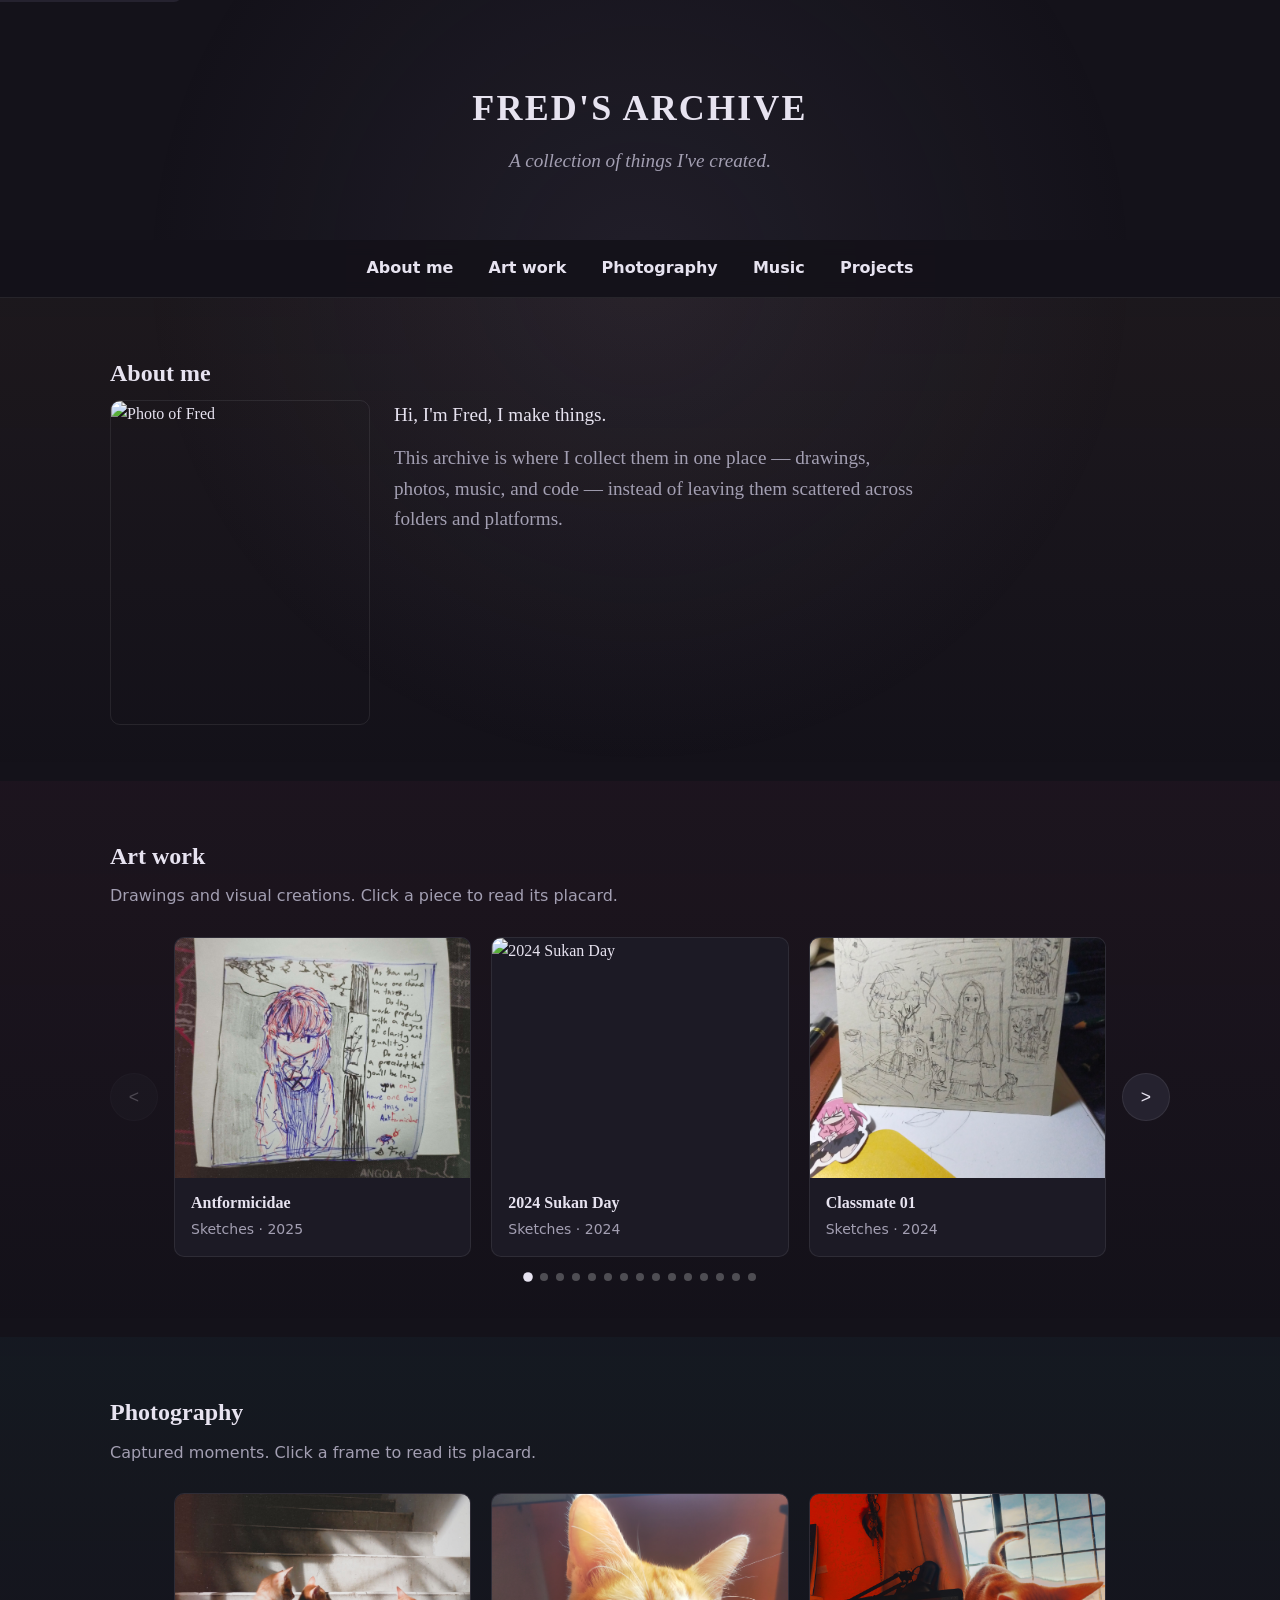
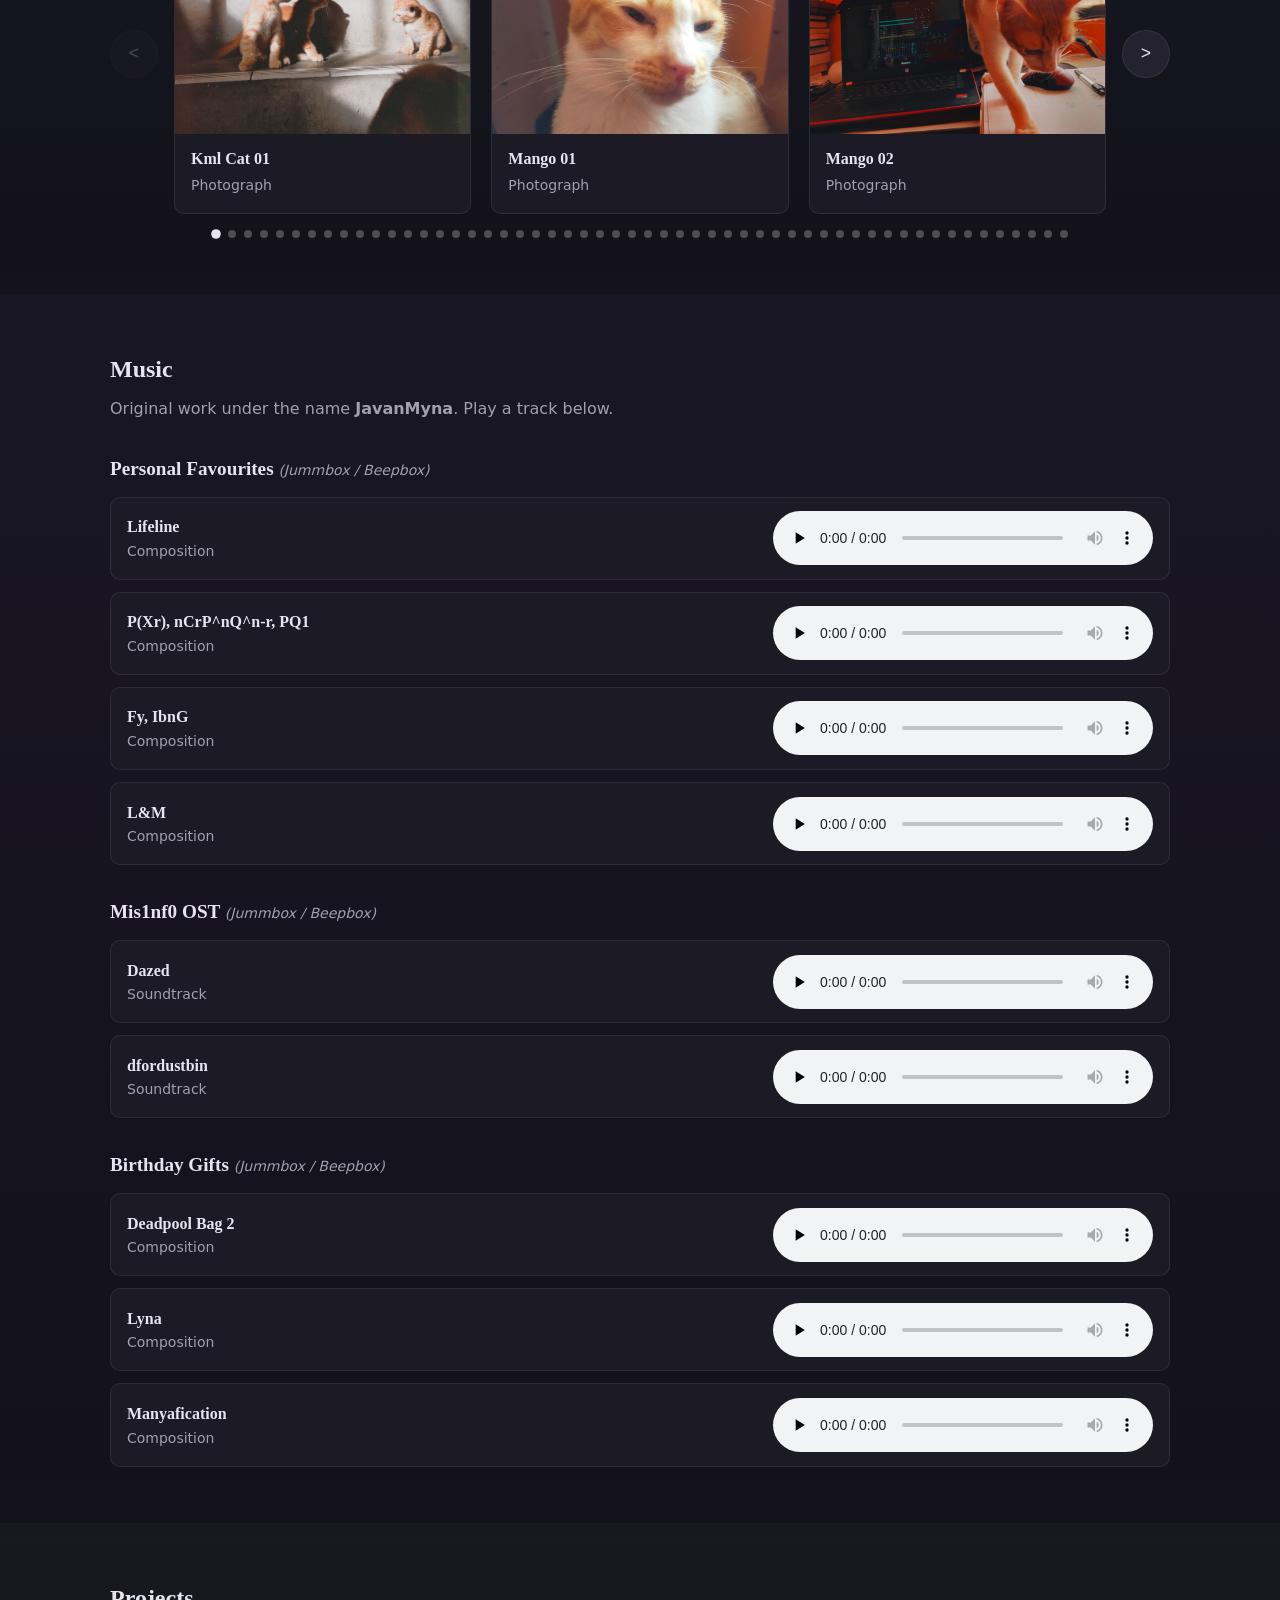
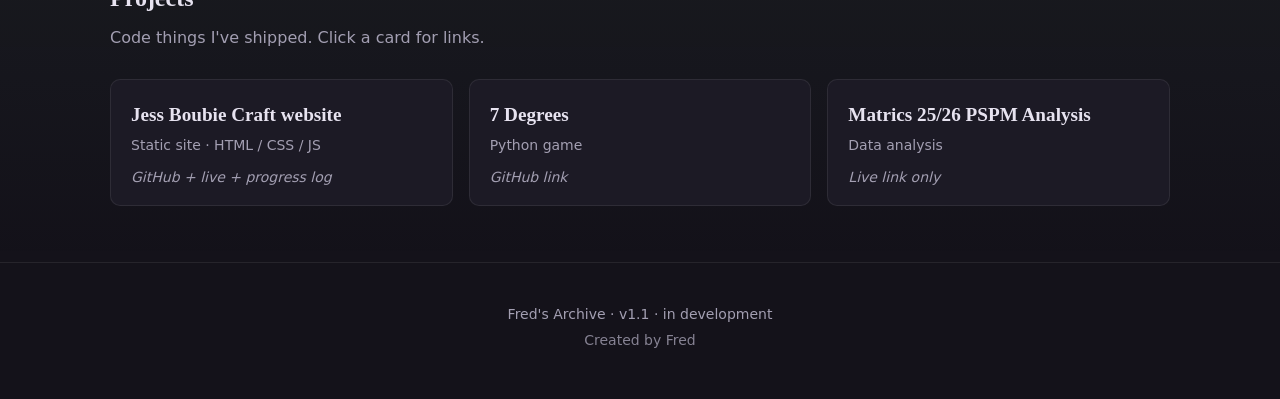
==== commit 65163391: "v1.1 Updated the python game github link" ====
--- a/index.html
+++ b/index.html
@@ -148,13 +148,13 @@
                     </article>
 
                     <article class="project-card fa-trigger" tabindex="0"
-                             data-title="7 Days of DoF"
+                             data-title="7 Degrees"
                              data-medium="Python game"
                              data-date=""
                              data-desc="My first long term project. A simple Python game. It was shelved long ago so Im hoping one day I would come back to rebuild it. I really want it to be playable atleast in the browser yk — ehhh that's a future problem for me."
-                             data-github="https://github.com/JavanMyna/7-days-of-DoF"
+                             data-github="https://github.com/JavanMyna/7-Degrees/tree/main"
                              data-live="">
-                        <h3>7 Days of DoF</h3>
+                        <h3>7 Degrees</h3>
                         <p class="project-type">Python game</p>
                         <p class="project-links-hint">GitHub link</p>
                     </article>
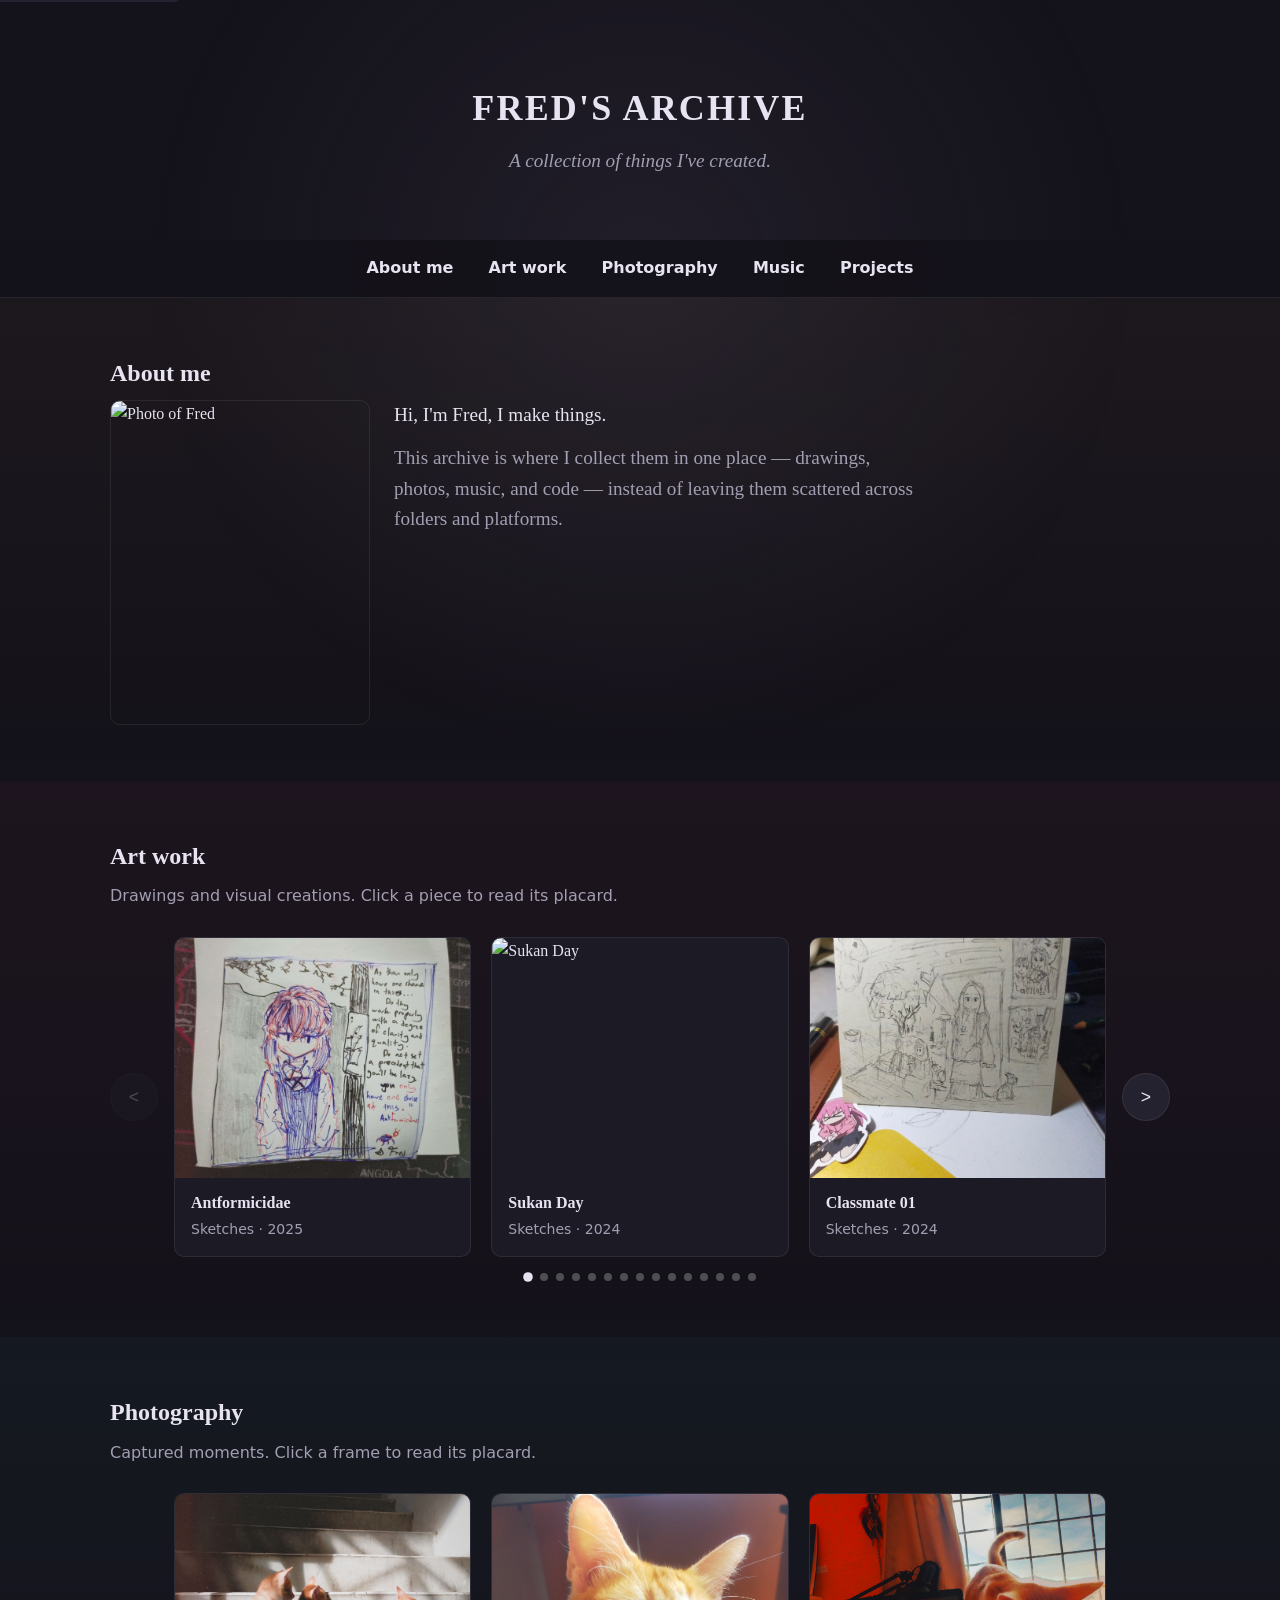
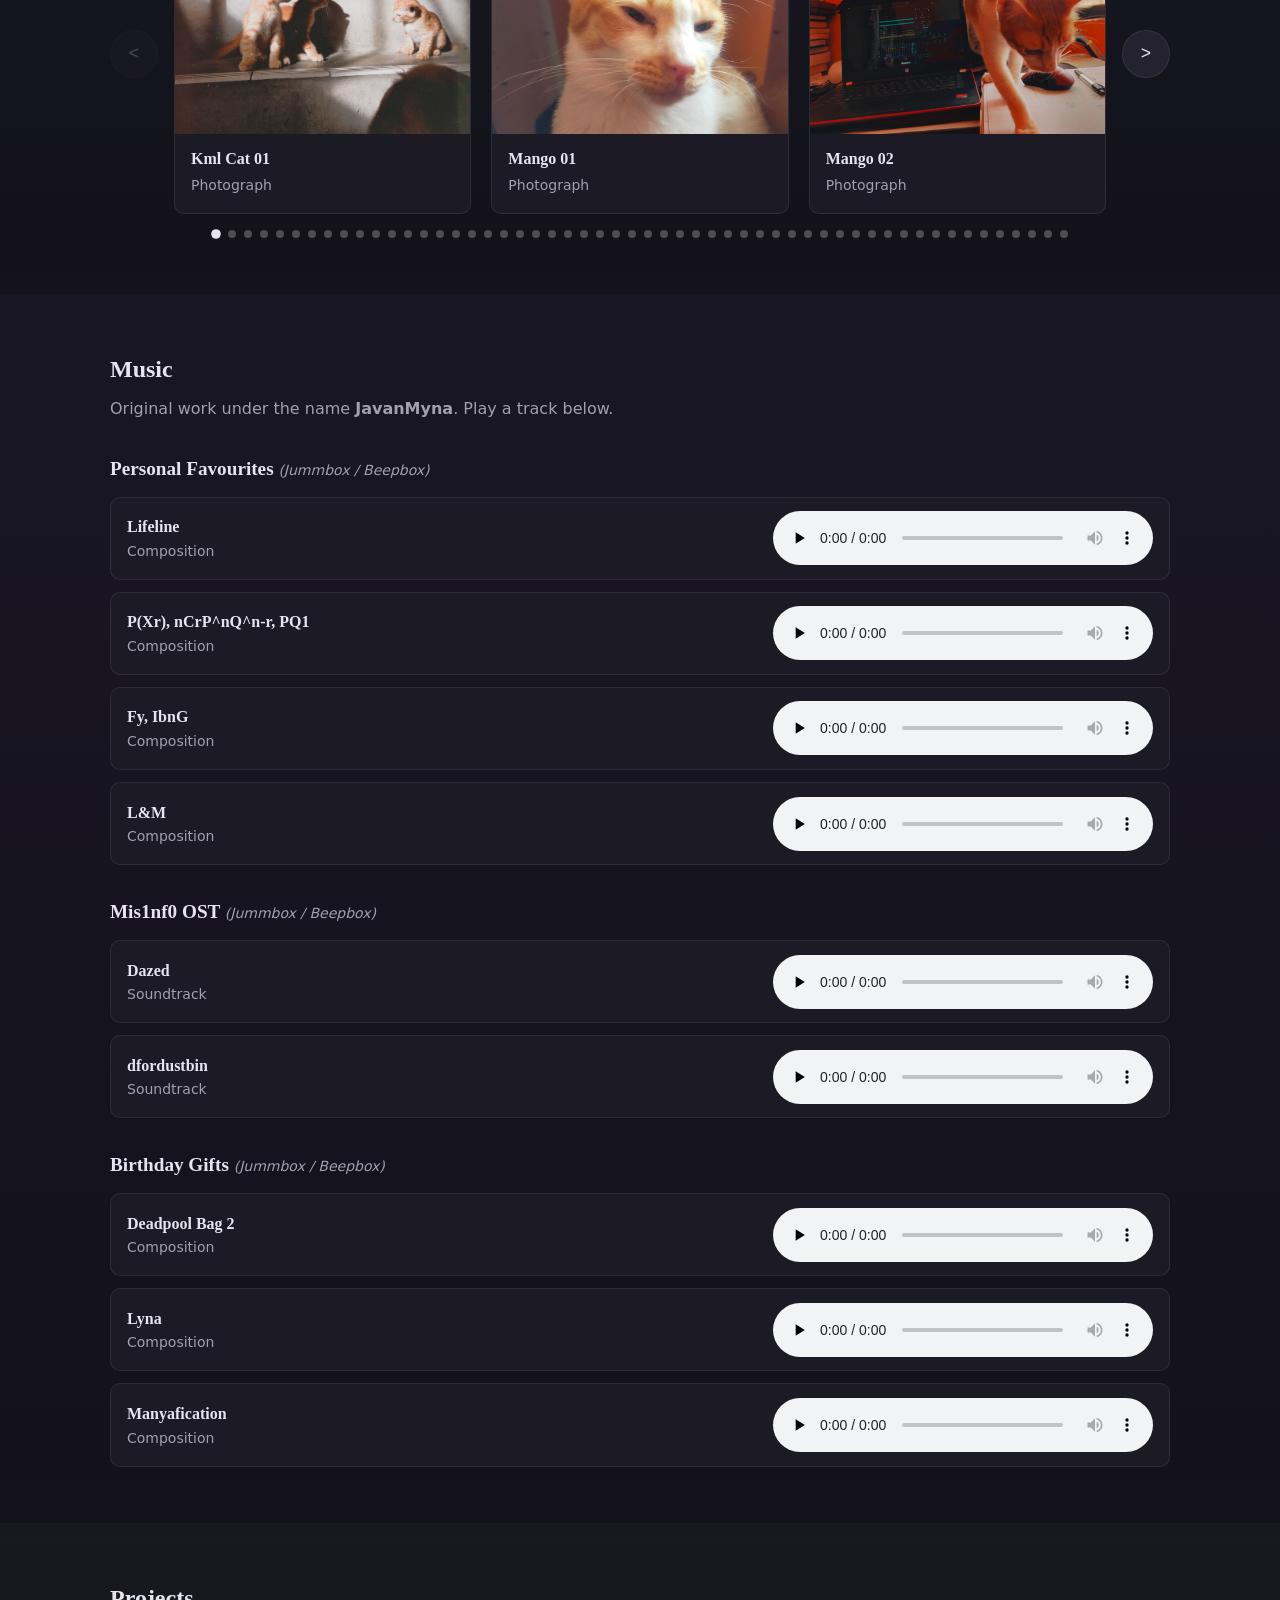
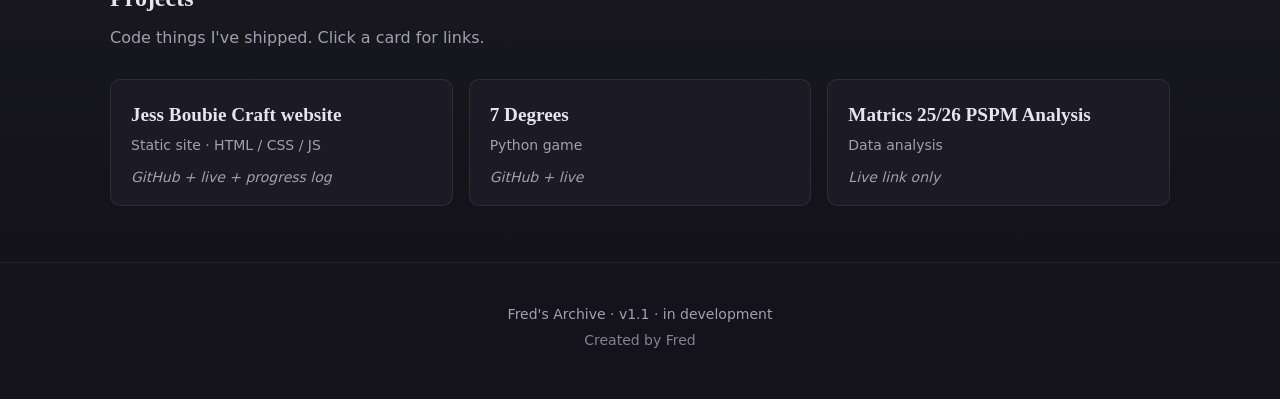
==== commit d097f58f: "v1.1 Added live link of 7Degrees" ====
--- a/index.html
+++ b/index.html
@@ -153,10 +153,10 @@
                              data-date=""
                              data-desc="My first long term project. A simple Python game. It was shelved long ago so Im hoping one day I would come back to rebuild it. I really want it to be playable atleast in the browser yk — ehhh that's a future problem for me."
                              data-github="https://github.com/JavanMyna/7-Degrees/tree/main"
-                             data-live="">
+                             data-live="https://javanmyna.github.io/7-Degrees/">
                         <h3>7 Degrees</h3>
                         <p class="project-type">Python game</p>
-                        <p class="project-links-hint">GitHub link</p>
+                        <p class="project-links-hint">GitHub + live</p>
                     </article>
 
                     <article class="project-card fa-trigger" tabindex="0"
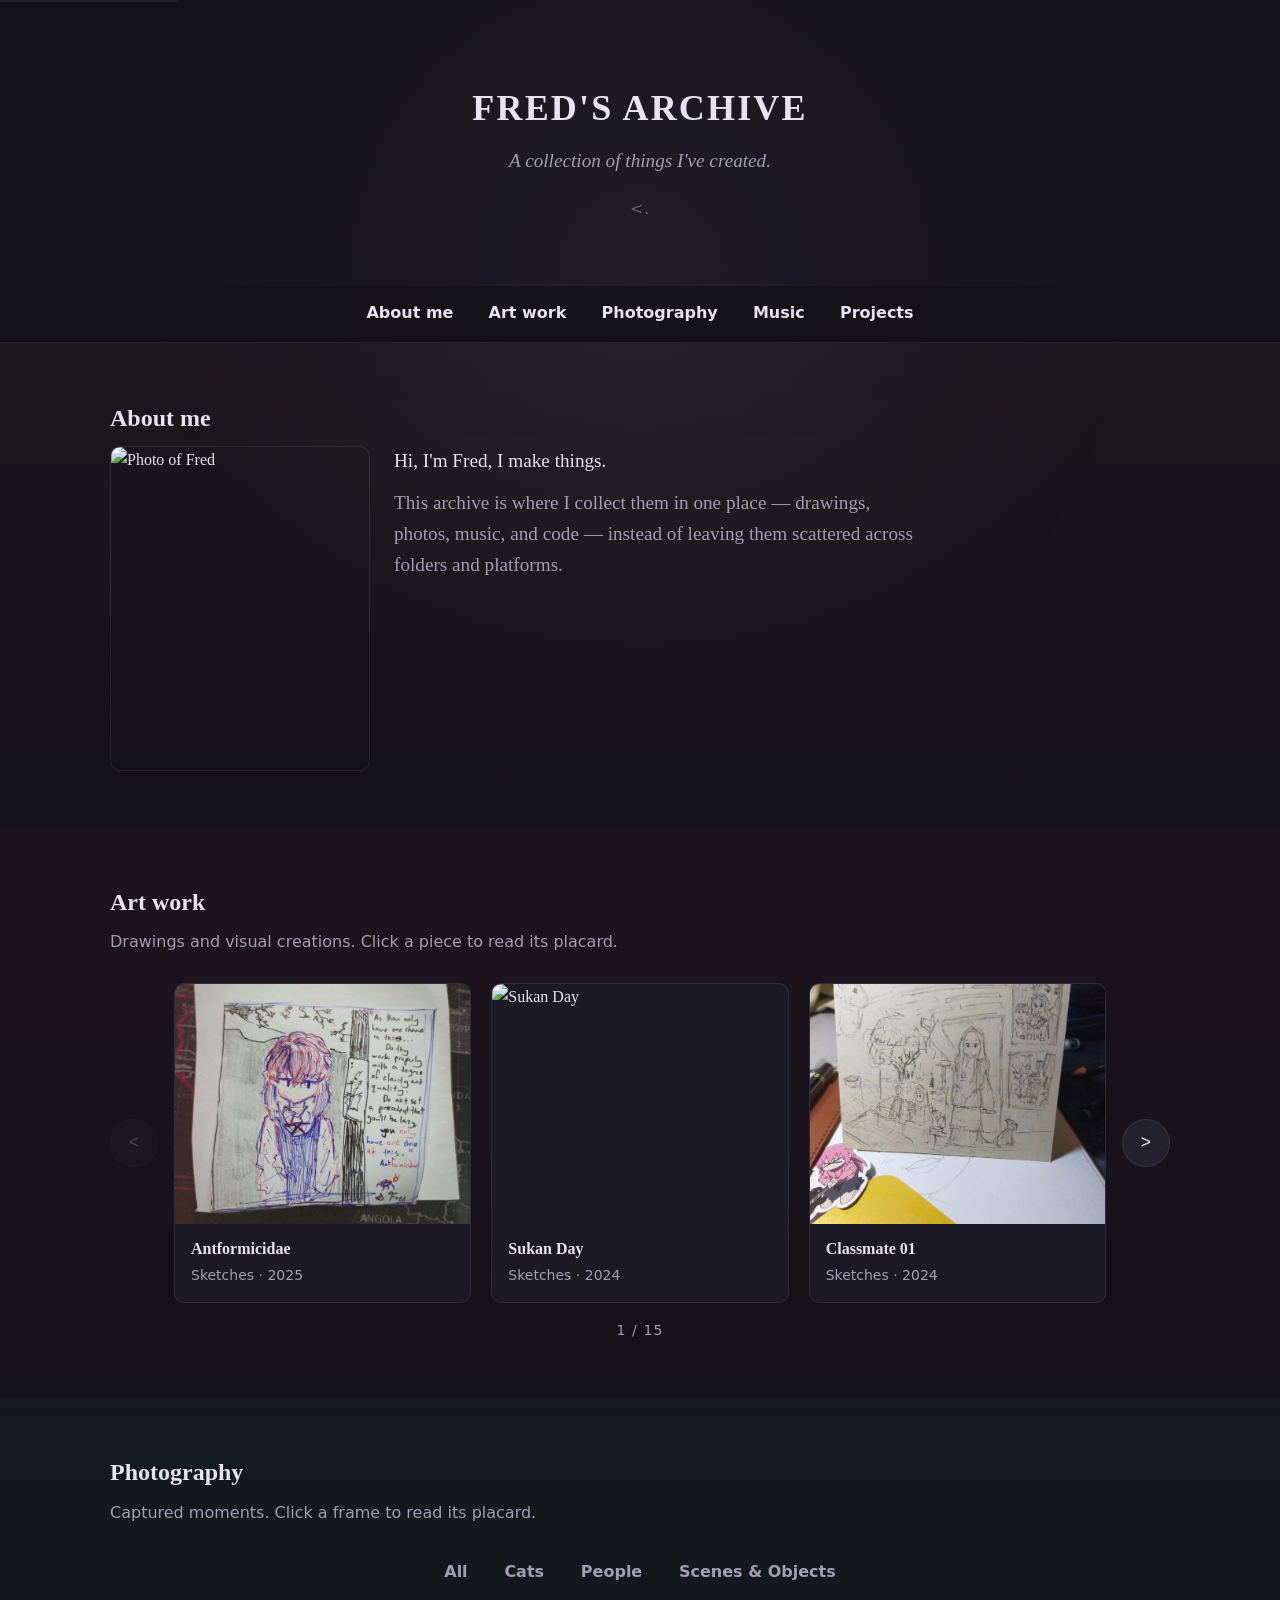
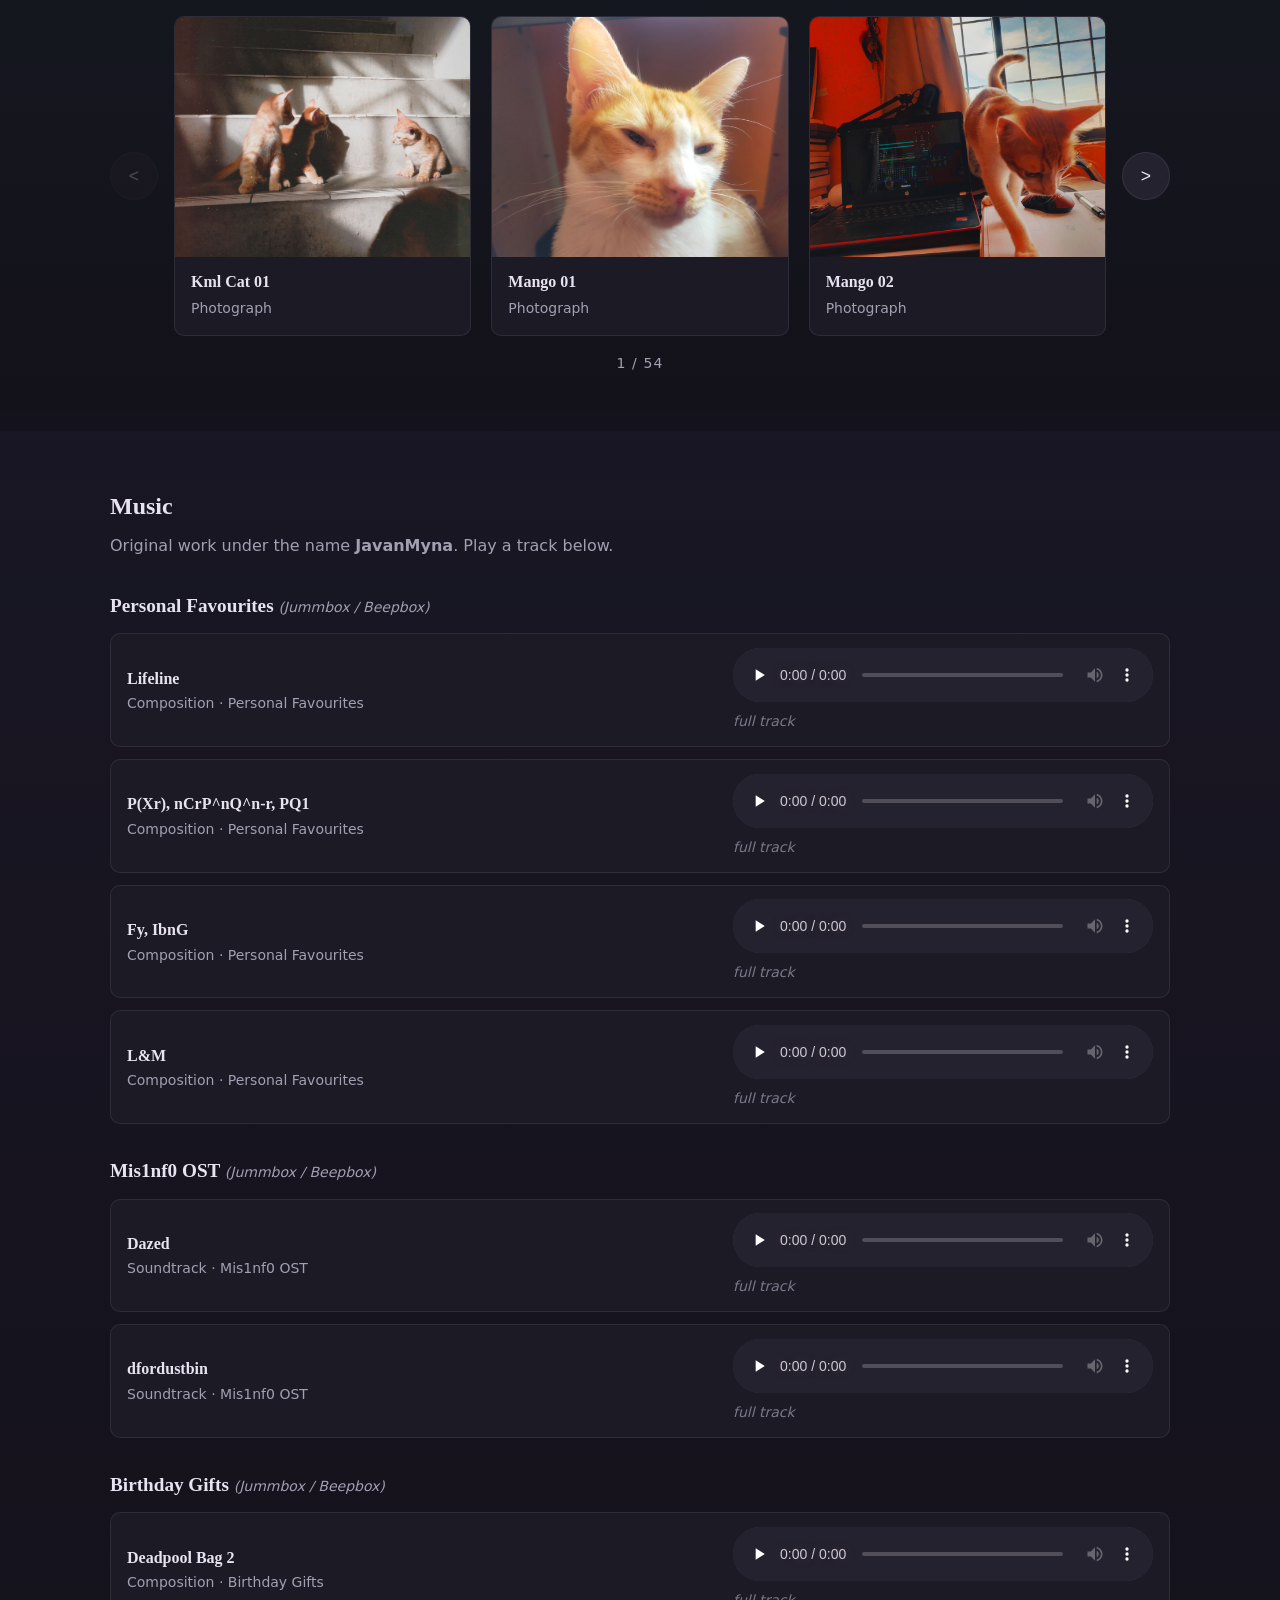
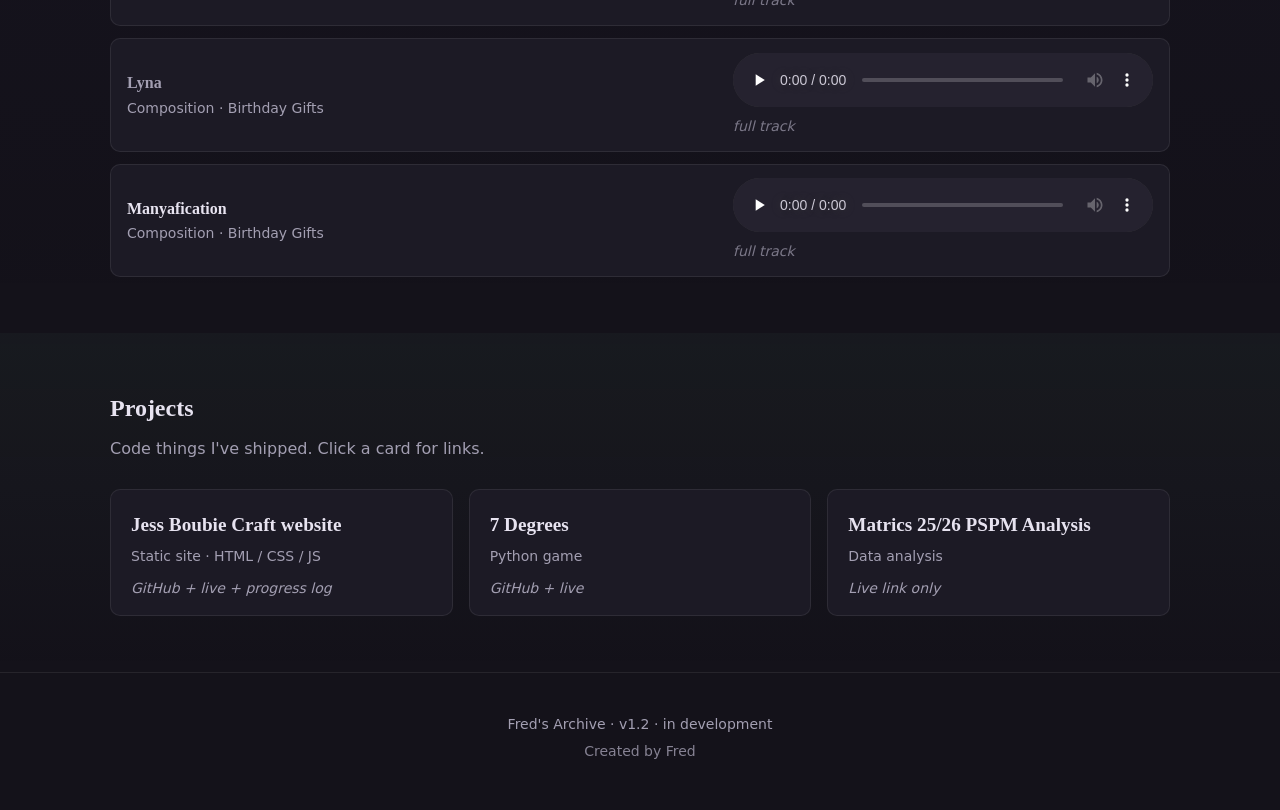
==== commit 080279b4: "v1.2 Improved Gallery UI, Added story feature for music" ====
--- a/index.html
+++ b/index.html
@@ -5,6 +5,12 @@
     <meta name="viewport" content="width=device-width, initial-scale=1.0">
     <title>Fred's Archive</title>
     <meta name="description" content="A personal digital archive collecting Fred's art, photography, music, and code in one place.">
+    <meta name="theme-color" content="#14121a">
+    <link rel="icon" href="favicon/favicon.ico" sizes="any">
+    <link rel="icon" type="image/png" sizes="32x32" href="favicon/favicon-32x32.png">
+    <link rel="icon" type="image/png" sizes="16x16" href="favicon/favicon-16x16.png">
+    <link rel="apple-touch-icon" sizes="180x180" href="favicon/apple-touch-icon.png">
+    <link rel="manifest" href="favicon/site.webmanifest">
     <link rel="stylesheet" href="style.css">
 </head>
 <body data-focus="hub">
@@ -19,6 +25,7 @@
     <header class="hub" id="hub">
         <h1 class="hub-title">Fred's Archive</h1>
         <p class="hub-tagline">A collection of things I've created.</p>
+        <span class="fa-signature" aria-hidden="true">&lt;.</span>
     </header>
 
     <!-- Sticky nav — same role as JBC's .shortcut-nav. -->
@@ -88,6 +95,13 @@
             <div class="container">
                 <h2 class="section-title">Photography</h2>
                 <p class="section-lead">Captured moments. Click a frame to read its placard.</p>
+
+                <div class="fa-photo-filter" role="tablist" aria-label="Filter photography by category">
+                    <button type="button" class="fa-filter-btn" data-cat="all"    role="tab" aria-selected="true">All</button>
+                    <button type="button" class="fa-filter-btn" data-cat="Cats"  role="tab" aria-selected="false">Cats</button>
+                    <button type="button" class="fa-filter-btn" data-cat="People" role="tab" aria-selected="false">People</button>
+                    <button type="button" class="fa-filter-btn" data-cat="Scenes" role="tab" aria-selected="false">Scenes &amp; Objects</button>
+                </div>
 
                 <div class="fa-slider-wrapper">
                     <div class="fa-slider">
@@ -179,7 +193,7 @@
     </main>
 
     <footer class="footer">
-        <p class="footer-version">Fred's Archive · v1.1 · in development</p>
+        <p class="footer-version">Fred's Archive · v1.2 · in development</p>
         <p class="footer-credit">Created by Fred</p>
     </footer>
 
@@ -210,6 +224,30 @@
         </div>
     </div>
 
+    <!-- ============================================= -->
+    <!-- STORY OVERLAY (Task 6)                          -->
+    <!-- Reuses the plaque overlay's dark-modal scaffolding -->
+    <!-- and the same a11y wiring helpers from script.js. -->
+    <!-- ============================================= -->
+    <div id="fa-story" class="fa-plaque fa-hidden" role="dialog" aria-modal="true" aria-labelledby="fa-story-title">
+        <button type="button" class="fa-plaque-close" aria-label="Close story">
+            <svg viewBox="0 0 24 24" width="18" height="18" aria-hidden="true" focusable="false">
+                <line x1="4" y1="4" x2="20" y2="20" stroke="currentColor" stroke-width="2.5" stroke-linecap="round"/>
+                <line x1="20" y1="4" x2="4" y2="20" stroke="currentColor" stroke-width="2.5" stroke-linecap="round"/>
+            </svg>
+        </button>
+        <div class="fa-plaque-card">
+            <div class="fa-plaque-text fa-story-text">
+                <p id="fa-story-category" class="fa-plaque-medium"></p>
+                <h3 id="fa-story-title" class="fa-plaque-title"></h3>
+                <p id="fa-story-type" class="fa-plaque-date"></p>
+                <p id="fa-story-body" class="fa-plaque-desc"></p>
+                <div id="fa-story-link" class="fa-plaque-links" hidden></div>
+            </div>
+        </div>
+    </div>
+
+    <script src="songs.js"></script>
     <script src="script.js"></script>
 </body>
 </html>
--- a/style.css
+++ b/style.css
@@ -49,6 +49,15 @@
 *, *::before, *::after { box-sizing: border-box; margin: 0; padding: 0; }
 
 html { scroll-behavior: smooth; }
+
+/* Force UA controls (the native <audio> bar among them) to render in the
+   dark colour scheme on every browser that honours color-scheme. This is
+   the broad fix for the "white audio bar on mobile" bug — mobile Safari
+   and mobile Chrome both switch their native media control chrome to dark
+   when this is set, so there is no flash-of-white on load. The targeted
+   ::-webkit-media-controls-panel override below pins the panel background
+   regardless of system preference. */
+html { color-scheme: dark; }
 
 img { max-width: 100%; display: block; }
 
@@ -117,6 +126,21 @@
     font-size: var(--text-lg);
     font-style: italic;
 }
+/* Personal signature wordmark "<." — written with the HTML entity so the
+   raw "<" never breaks the parser. Subtle by default, picks up the hub
+   accent on hover. Decorative (the title already conveys identity), so
+   it's aria-hidden in the markup. */
+.fa-signature {
+    display: inline-block;
+    margin-top: 1.25rem;
+    font-family: 'Segoe UI', system-ui, sans-serif;
+    font-size: var(--text-md);
+    letter-spacing: 0.04em;
+    color: var(--fa-text-muted);
+    opacity: 0.55;
+    transition: color 0.25s, opacity 0.25s;
+}
+.fa-signature:hover { color: var(--accent-hub); opacity: 0.9; }
 
 /* --------------------------------------------------- */
 /* 4. NAV                                               */
@@ -319,24 +343,65 @@
 .fa-slider-btn:active:not(:disabled) { transform: scale(0.95); }
 .fa-slider-btn:disabled { opacity: 0.25; cursor: not-allowed; }
 
-/* Dots */
+/* Page indicator — replaces the one-dot-per-image row that grew to
+   30+ on Photography. Same .fa-dots container so initSlider's DOM hook
+   is unchanged; it now holds a single "current / total" text span. */
 .fa-dots {
     display: flex;
     justify-content: center;
+    align-items: center;
     gap: 0.5rem;
     margin-top: 1rem;
-}
-.fa-dot {
+    min-height: 1.25rem;
+}
+.fa-page-indicator {
+    font-family: 'Segoe UI', system-ui, sans-serif;
+    font-size: var(--text-sm);
+    color: var(--fa-text-muted);
+    letter-spacing: 0.08em;
+    font-variant-numeric: tabular-nums;
+    user-select: none;
+}
+
+/* --------------------------------------------------- */
+/* 7b. PHOTOGRAPHY CATEGORY FILTER                       */
+/* Tab row above the Photography carousel. Same visual  */
+/* language as the top .fa-nav (pill underline) so it    */
+/* reads as a sibling control instead of a new component. */
+/* --------------------------------------------------- */
+.fa-photo-filter {
+    display: flex;
+    flex-wrap: wrap;
+    gap: 0.4rem;
+    justify-content: center;
+    margin: 0 auto 1.5rem;
+    padding: 0 0.5rem;
+    max-width: 960px;
+}
+.fa-filter-btn {
+    appearance: none;
+    -webkit-appearance: none;
     border: none;
-    padding: 0;
-    width: 8px;
-    height: 8px;
-    border-radius: 50%;
-    background: rgba(255,255,255,0.25);
+    background: transparent;
+    color: var(--fa-text-muted);
+    font-family: 'Segoe UI', system-ui, sans-serif;
+    font-size: var(--text-md);
+    font-weight: 600;
+    padding: 0.55rem 0.95rem;
+    border-bottom: 2px solid transparent;
     cursor: pointer;
-    transition: background 0.2s, transform 0.2s;
-}
-.fa-dot.active { background: var(--fa-text); transform: scale(1.2); }
+    transition: color 0.2s, border-color 0.2s;
+}
+.fa-filter-btn:hover { color: var(--fa-text); }
+.fa-filter-btn:focus-visible {
+    outline: 2px solid var(--fa-text);
+    outline-offset: 2px;
+    border-radius: 4px;
+}
+.fa-filter-btn.active {
+    color: var(--fa-text);
+    border-bottom-color: var(--accent-photo);
+}
 
 /* --------------------------------------------------- */
 /* 8. MUSIC                                             */
@@ -378,20 +443,95 @@
     display: flex;
     flex-direction: column;
     gap: 0.6rem;
-}
+    /* The whole row opens the story card; cue that affordance. */
+    cursor: pointer;
+    transition: border-color 0.2s, box-shadow 0.2s;
+}
+.track:hover { border-color: rgba(255,255,255,0.22); box-shadow: 0 4px 16px rgba(0,0,0,0.25); }
+.track:focus-within { border-color: var(--accent-music); outline: none; }
+.track:focus-visible { outline: 2px solid var(--fa-text); outline-offset: 2px; }
+
 .track-info { display: flex; flex-direction: column; }
 .track-title { font-weight: 700; }
+/* Title-as-link only when the song has a SoundCloud URL. Underline +
+   accent appear on hover, mirroring the .javanmyna-link treatment. */
+.track-title-link {
+    color: inherit;
+    text-decoration: none;
+    border-bottom: 1px solid transparent;
+    transition: color 0.2s, border-color 0.2s;
+}
+.track-title-link:hover,
+.track-title-link:focus-visible {
+    color: var(--accent-music);
+    border-bottom-color: var(--accent-music);
+    outline: none;
+}
+.track-title-link:focus-visible { outline: 2px solid var(--fa-text); outline-offset: 2px; }
+/* No-link variant: deliberately not a link. No underline-on-hover so the
+   absence reads as intentional, not "broken". A muted helper tooltip is
+   set on the element in markup. */
+.track-title-nolink {
+    color: var(--fa-text-muted);
+    border-bottom: 1px dashed transparent;
+}
 .track-meta {
     font-size: var(--text-sm);
     color: var(--fa-text-muted);
     font-family: 'Segoe UI', system-ui, sans-serif;
 }
+
+.track-player { display: flex; flex-direction: column; gap: 0.5rem; }
 .track audio { width: 100%; }
+
+/* Dark native <audio> bar. color-scheme: dark on <html> already nudges
+   mobile Safari/Chrome to render their UA media controls dark; the
+   ::-webkit-media-controls-panel override forces the panel background
+   regardless of system preference, killing the white bar on mobile. */
+audio {
+    width: 100%;
+    color-scheme: dark;
+}
+audio::-webkit-media-controls-panel { background: var(--fa-surface-2); }
+audio::-webkit-media-controls-current-time-display,
+audio::-webkit-media-controls-time-remaining-display { color: #e7e3f0; }
+
+/* "Play full track" affordance — appears only when a preview src is set.
+   Clicking swaps the row's <audio> src to the full track (see script.js). */
+.track-full-btn {
+    appearance: none;
+    -webkit-appearance: none;
+    align-self: flex-start;
+    border: 1px solid var(--fa-border);
+    background: transparent;
+    color: var(--fa-text-muted);
+    font-family: 'Segoe UI', system-ui, sans-serif;
+    font-size: var(--text-sm);
+    padding: 0.35rem 0.75rem;
+    border-radius: 999px;
+    cursor: pointer;
+    transition: color 0.2s, border-color 0.2s, background 0.2s;
+}
+.track-full-btn:hover:not(:disabled) {
+    color: var(--fa-text);
+    border-color: rgba(255,255,255,0.25);
+    background: var(--fa-surface-2);
+}
+.track-full-btn:disabled { opacity: 0.6; cursor: default; }
+/* Quiet inline label for rows with no preview clip set — reads as
+   informational, not as a button. */
+.track-preview-badge {
+    font-family: 'Segoe UI', system-ui, sans-serif;
+    font-size: var(--text-sm);
+    color: var(--fa-text-muted);
+    opacity: 0.7;
+    font-style: italic;
+}
 
 @media (min-width: 640px) {
     .track { flex-direction: row; align-items: center; justify-content: space-between; }
     .track-info { flex: 1 1 auto; }
-    .track audio { flex: 0 1 60%; max-width: 380px; }
+    .track-player { flex: 0 1 60%; max-width: 420px; }
 }
 
 /* --------------------------------------------------- */
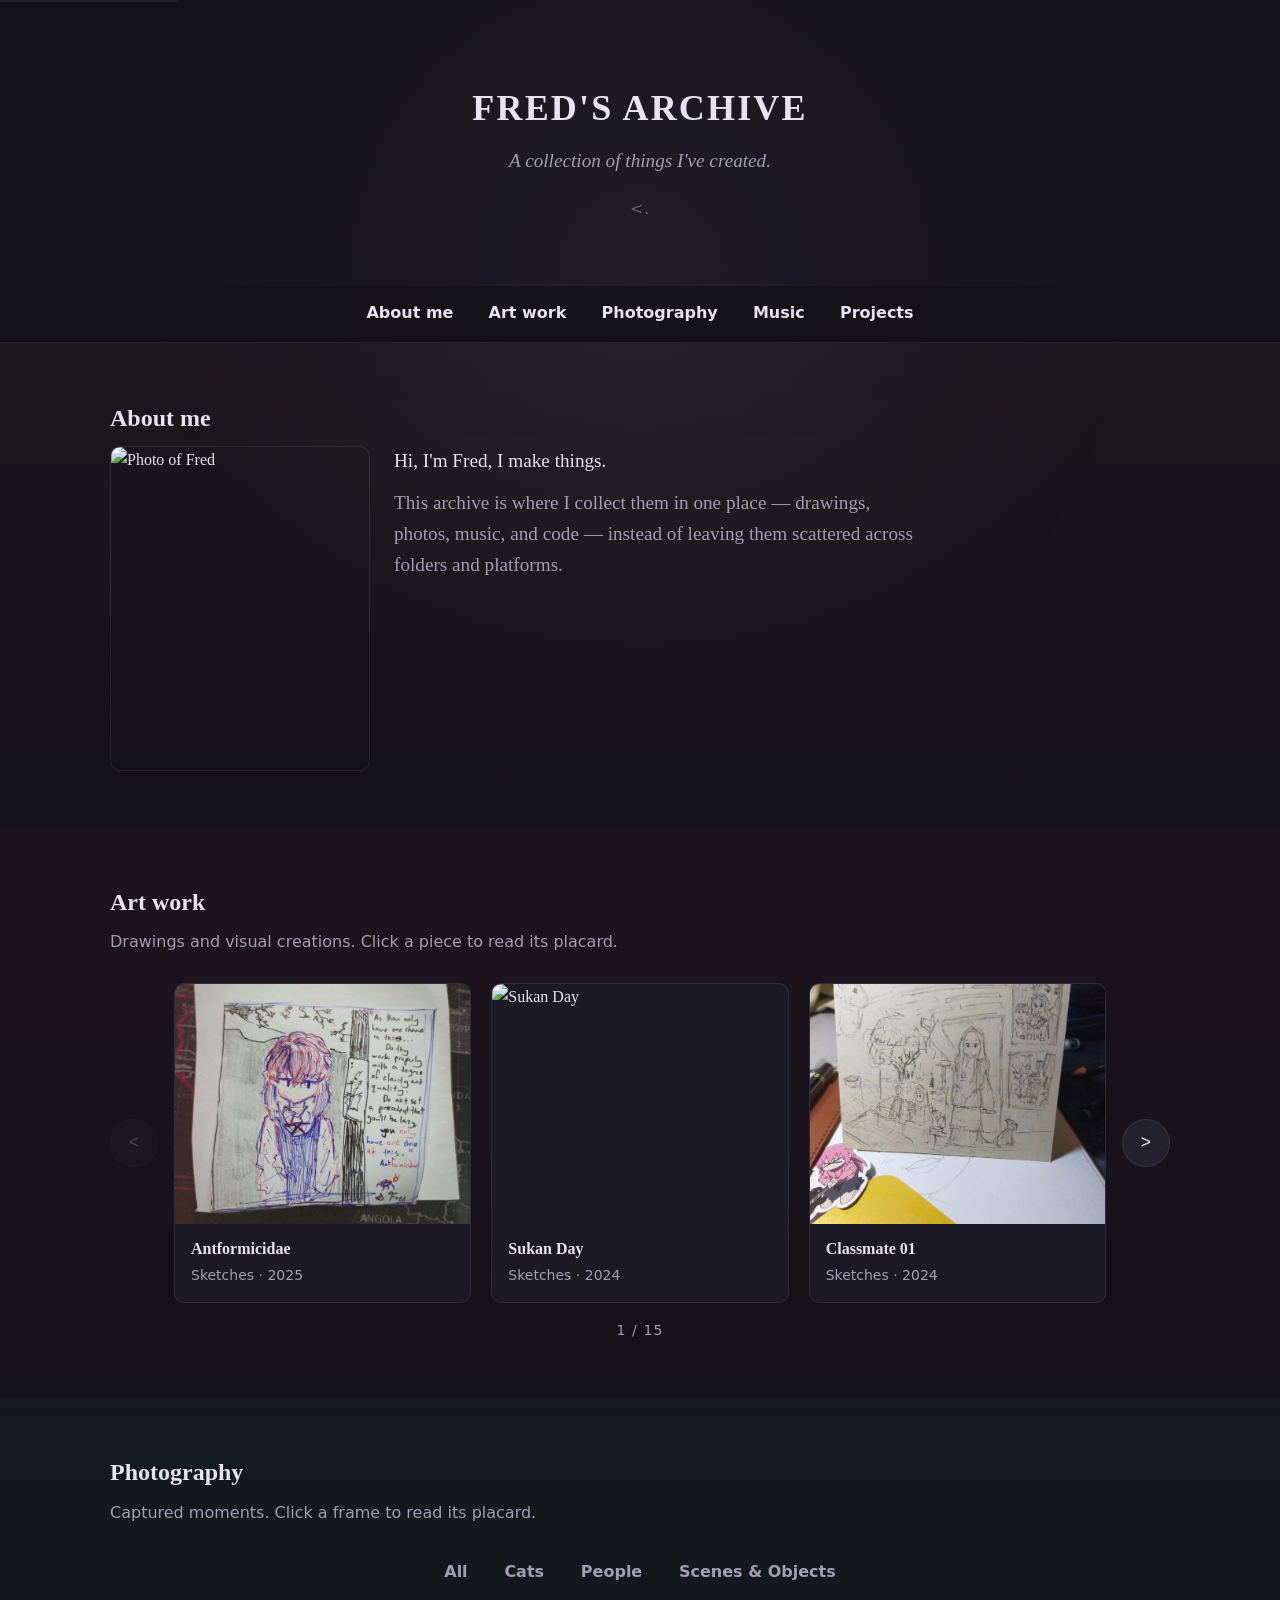
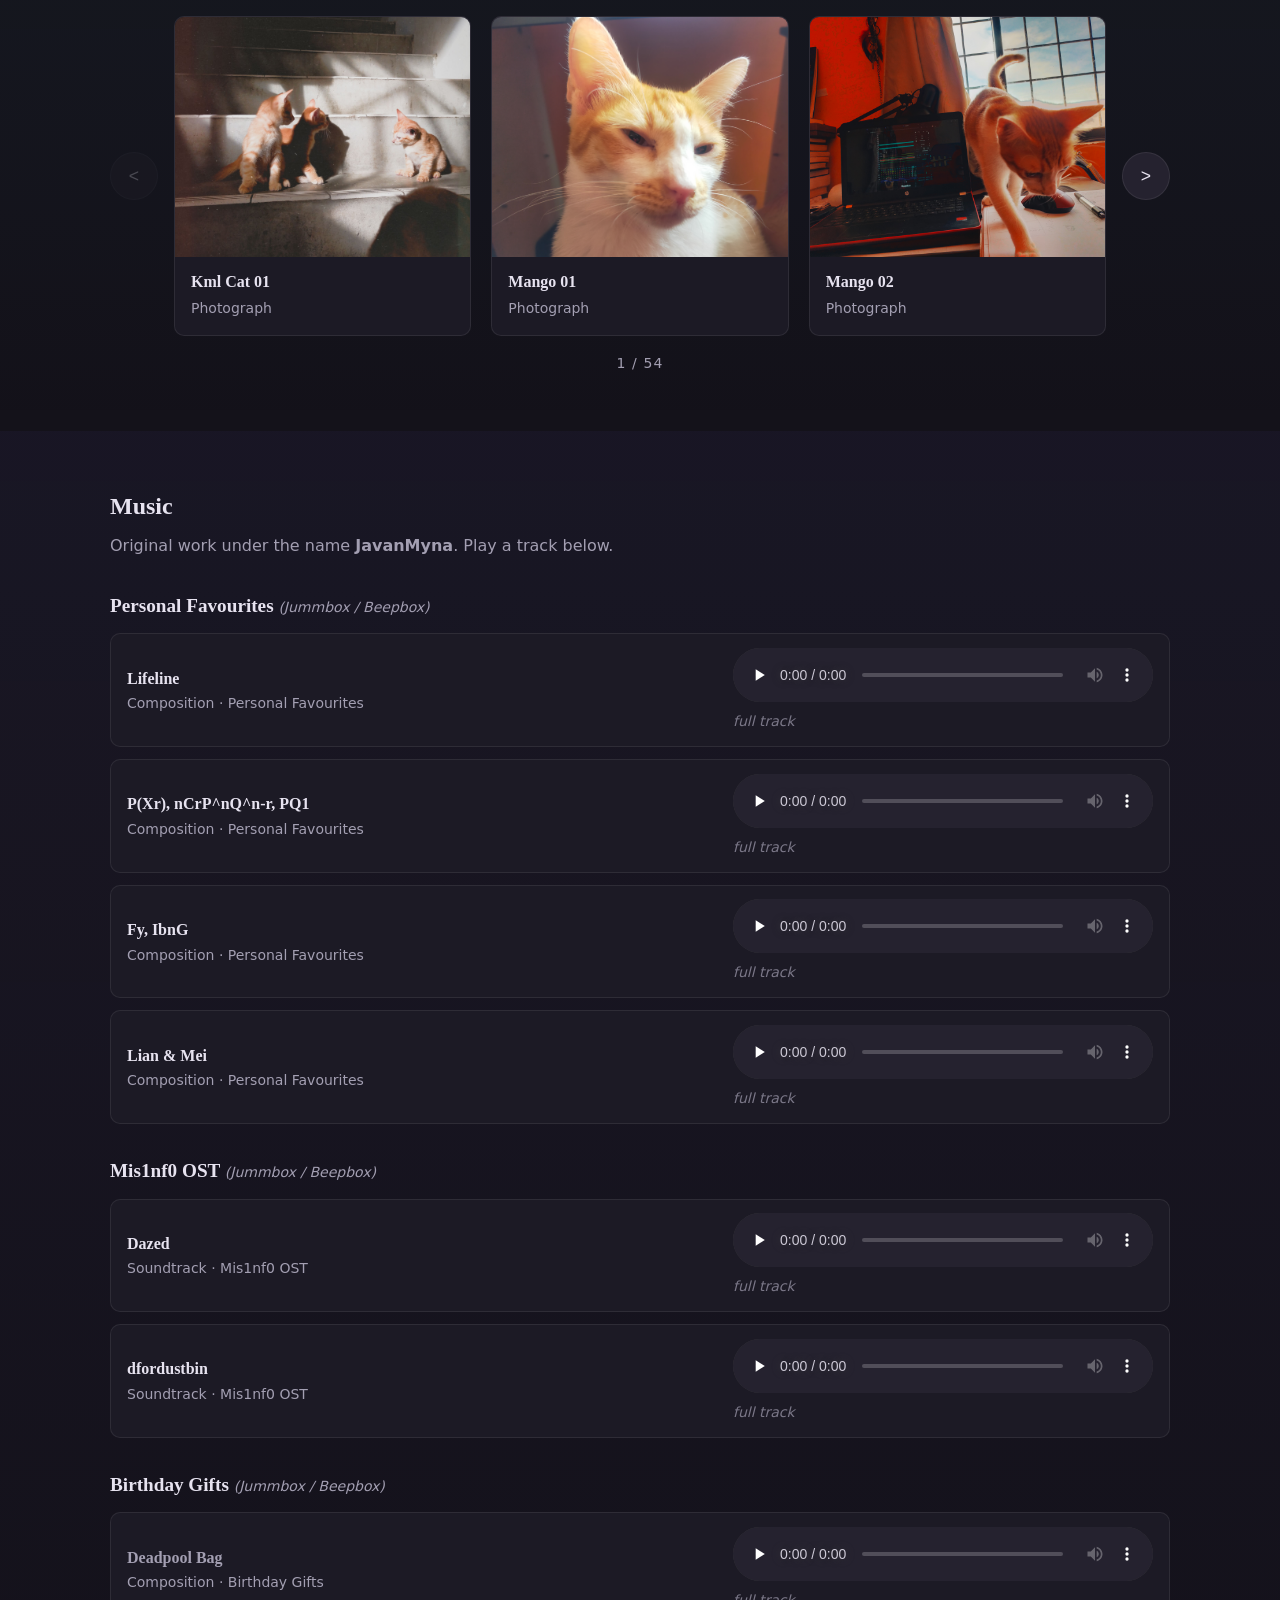
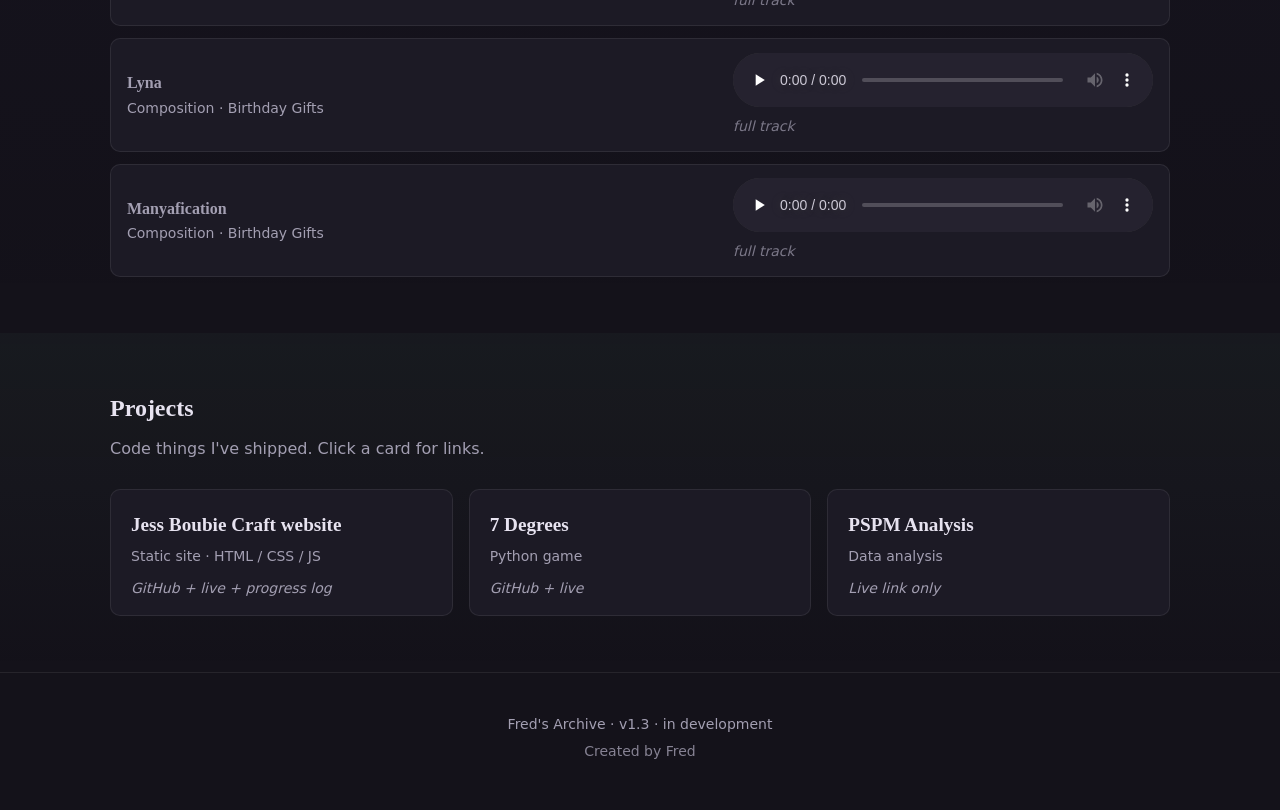
==== commit 13872aca: "v1.3 Added story to the music and updated the soundcloud links" ====
--- a/index.html
+++ b/index.html
@@ -180,7 +180,7 @@
                              data-desc="A data-analysis site for Matrics 25/26 PSPM results. Currently it looks broken in phone, I'll fix it later."
                              data-github=""
                              data-live="https://kml-2526-analysis.netlify.app/">
-                        <h3>Matrics 25/26 PSPM Analysis</h3>
+                        <h3>PSPM Analysis</h3>
                         <p class="project-type">Data analysis</p>
                         <p class="project-links-hint">Live link only
                             <!-- Github link is intentionally empty, no crazy soul I would let them look inside -->
@@ -193,7 +193,7 @@
     </main>
 
     <footer class="footer">
-        <p class="footer-version">Fred's Archive · v1.2 · in development</p>
+        <p class="footer-version">Fred's Archive · v1.3 · in development</p>
         <p class="footer-credit">Created by Fred</p>
     </footer>
 
